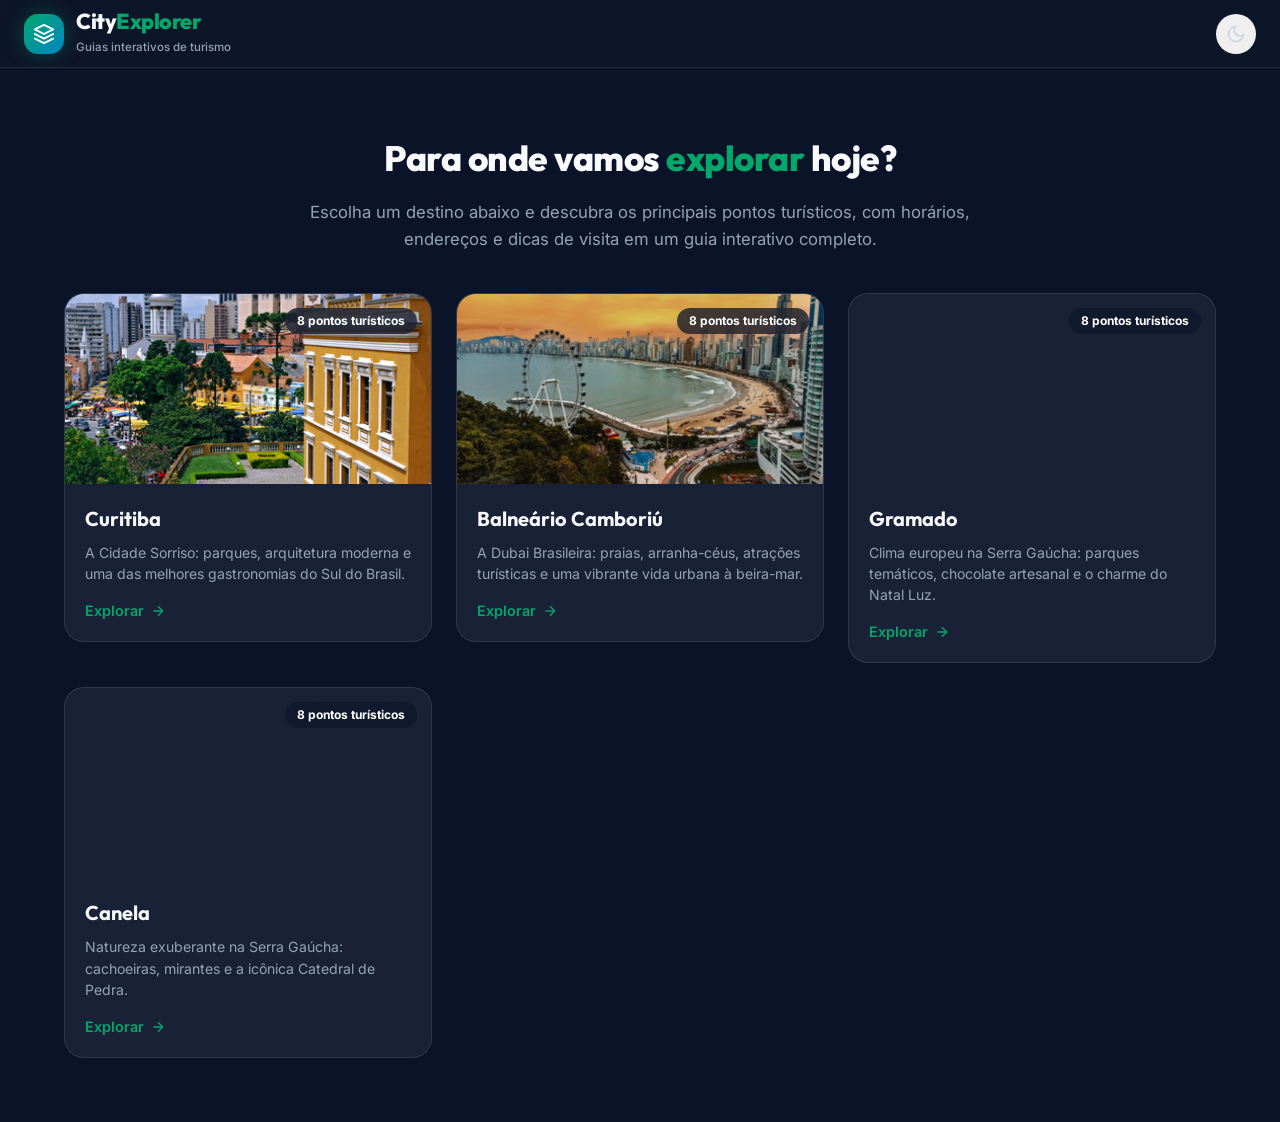
==== index.html @ 8a8435e9 "first commit" ====
<!DOCTYPE html>
<html lang="pt-BR" data-theme="dark">
<head>
  <meta charset="UTF-8">
  <meta name="viewport" content="width=device-width, initial-scale=1.0">
  <title>City Explorer | Guias Interativos de Turismo</title>
  <meta name="description" content="Escolha um destino e explore seus principais pontos turísticos com guias interativos completos.">

  <!-- Google Fonts -->
  <link rel="preconnect" href="https://fonts.googleapis.com">
  <link rel="preconnect" href="https://fonts.gstatic.com" crossorigin>
  <link href="https://fonts.googleapis.com/css2?family=Inter:wght@300;400;500;600;700&family=Outfit:wght@500;600;700;800&display=swap" rel="stylesheet">

  <!-- Shared design system + home page layout -->
  <link rel="stylesheet" href="assets/styles.css">
  <link rel="stylesheet" href="assets/home.css">
</head>
<body>
  <div id="app" class="app-container">
    <!-- Header -->
    <header class="app-header home-header">
      <div class="brand">
        <div class="brand-icon">
          <svg xmlns="http://www.w3.org/2000/svg" viewBox="0 0 24 24" fill="none" stroke="currentColor" stroke-width="2" stroke-linecap="round" stroke-linejoin="round">
            <path d="M12 2L2 7l10 5 10-5-10-5zM2 17l10 5 10-5M2 12l10 5 10-5"/>
          </svg>
        </div>
        <div class="brand-text">
          <h1>City<span>Explorer</span></h1>
          <span class="tagline">Guias interativos de turismo</span>
        </div>
      </div>

      <div class="header-actions">
        <button id="themeToggleBtn" class="btn btn-icon theme-toggle" title="Alternar Modo Escuro/Claro">
          <svg class="sun-icon" xmlns="http://www.w3.org/2000/svg" viewBox="0 0 24 24" fill="none" stroke="currentColor" stroke-width="2">
            <circle cx="12" cy="12" r="5"></circle>
            <line x1="12" y1="1" x2="12" y2="3"></line>
            <line x1="12" y1="21" x2="12" y2="23"></line>
            <line x1="4.22" y1="4.22" x2="5.64" y2="5.64"></line>
            <line x1="18.36" y1="18.36" x2="19.78" y2="19.78"></line>
            <line x1="1" y1="12" x2="3" y2="12"></line>
            <line x1="21" y1="12" x2="23" y2="12"></line>
            <line x1="4.22" y1="19.78" x2="5.64" y2="18.36"></line>
            <line x1="18.36" y1="5.64" x2="19.78" y2="4.22"></line>
          </svg>
          <svg class="moon-icon" xmlns="http://www.w3.org/2000/svg" viewBox="0 0 24 24" fill="none" stroke="currentColor" stroke-width="2">
            <path d="M21 12.79A9 9 0 1 1 11.21 3 7 7 0 0 0 21 12.79z"></path>
          </svg>
        </button>
      </div>
    </header>

    <!-- Hero -->
    <section class="hero">
      <h2>Para onde vamos <span>explorar</span> hoje?</h2>
      <p>Escolha um destino abaixo e descubra os principais pontos turísticos, com horários, endereços e dicas de visita em um guia interativo completo.</p>
    </section>

    <!-- City Cards -->
    <section class="cities-section">
      <div class="cities-grid">
        <a href="curitiba/index.html" class="city-card">
          <div class="city-card-media">
            <img src="imagens/curitiba.jpg" alt="Curitiba" loading="lazy" onerror="this.src='assets/imagens/curitiba.jpg'">
            <span class="city-card-badge">8 pontos turísticos</span>
          </div>
          <div class="city-card-content">
            <h3 class="city-card-title">Curitiba</h3>
            <p class="city-card-tagline">A Cidade Sorriso: parques, arquitetura moderna e uma das melhores gastronomias do Sul do Brasil.</p>
            <span class="city-card-cta">
              Explorar
              <svg xmlns="http://www.w3.org/2000/svg" viewBox="0 0 24 24" fill="none" stroke="currentColor" stroke-width="2">
                <line x1="5" y1="12" x2="19" y2="12"></line>
                <polyline points="12 5 19 12 12 19"></polyline>
              </svg>
            </span>
          </div>
        </a>





        <a href="balneario_camboriu/index.html" class="city-card">
          <div class="city-card-media">
            <img src="imagens/curiti.jpg" alt="Balneário Camboriú" loading="lazy" onerror="this.src='assets/imagens/balneario.jpg'">
            <span class="city-card-badge">8 pontos turísticos</span>
          </div>
          <div class="city-card-content">
            <h3 class="city-card-title">Balneário Camboriú</h3>
            <p class="city-card-tagline">A Dubai Brasileira: praias, arranha-céus, atrações turísticas e uma vibrante vida urbana à beira-mar.</p>
            <span class="city-card-cta">
              Explorar
              <svg xmlns="http://www.w3.org/2000/svg" viewBox="0 0 24 24" fill="none" stroke="currentColor" stroke-width="2">
                <line x1="5" y1="12" x2="19" y2="12"></line>
                <polyline points="12 5 19 12 12 19"></polyline>
              </svg>
            </span>
          </div>
        </a>





        <a href="gramado/index.html" class="city-card">
          <div class="city-card-media">
            <img src="imagens/gramado.jpg" alt="Gramado" loading="lazy" onerror="this.src='https://images.unsplash.com/photo-1596489310860-264b38d3876e?w=800'">
            <span class="city-card-badge">8 pontos turísticos</span>
          </div>
          <div class="city-card-content">
            <h3 class="city-card-title">Gramado</h3>
            <p class="city-card-tagline">Clima europeu na Serra Gaúcha: parques temáticos, chocolate artesanal e o charme do Natal Luz.</p>
            <span class="city-card-cta">
              Explorar
              <svg xmlns="http://www.w3.org/2000/svg" viewBox="0 0 24 24" fill="none" stroke="currentColor" stroke-width="2">
                <line x1="5" y1="12" x2="19" y2="12"></line>
                <polyline points="12 5 19 12 12 19"></polyline>
              </svg>
            </span>
          </div>
        </a>

        <a href="canela/index.html" class="city-card">
          <div class="city-card-media">
            <img src="imagens/canela.jpg" alt="Canela" loading="lazy" onerror="this.src='https://images.unsplash.com/photo-1596489310860-264b38d3876e?w=800'">
            <span class="city-card-badge">8 pontos turísticos</span>
          </div>
          <div class="city-card-content">
            <h3 class="city-card-title">Canela</h3>
            <p class="city-card-tagline">Natureza exuberante na Serra Gaúcha: cachoeiras, mirantes e a icônica Catedral de Pedra.</p>
            <span class="city-card-cta">
              Explorar
              <svg xmlns="http://www.w3.org/2000/svg" viewBox="0 0 24 24" fill="none" stroke="currentColor" stroke-width="2">
                <line x1="5" y1="12" x2="19" y2="12"></line>
                <polyline points="12 5 19 12 12 19"></polyline>
              </svg>
            </span>
          </div>
        </a>
      </div>
    </section>
  </div>

  <script>
    // Minimal inline script: only the dark/light theme toggle is needed here.
    document.getElementById('themeToggleBtn').addEventListener('click', () => {
      const root = document.documentElement;
      const next = root.getAttribute('data-theme') === 'dark' ? 'light' : 'dark';
      root.setAttribute('data-theme', next);
    });
  </script>
</body>
</html>
---- assets/styles.css ----
/* ==========================================================================
   City Explorer - Shared Design System & Stylesheet
   Glassmorphism, Dark/Light Mode & Micro-interactions
   Used by every city page (Curitiba, Gramado, Canela, ...)
   ========================================================================== */

/* --------------------------------------------------------------------------
   1. CSS Custom Properties / Design Tokens
   -------------------------------------------------------------------------- */
:root {
  /* Fonts */
  --font-body: 'Inter', system-ui, -apple-system, sans-serif;
  --font-heading: 'Outfit', 'Inter', system-ui, sans-serif;

  /* Category Palette */
  --cat-nature: #10b981;
  --cat-culture: #8b5cf6;
  --cat-view: #f59e0b;
  --cat-food: #ef4444;
  --cat-shop: #06b6d4;
  --cat-fun: #ec4899;
  --cat-holiday: #7b7c7d;

  /* Theme Tokens - Default Dark Mode */
  --bg-app: #0b1329;
  --bg-header: rgba(15, 23, 42, 0.75);
  --bg-sidebar: rgba(15, 23, 42, 0.65);
  --bg-card: rgba(30, 41, 59, 0.7);
  --bg-card-hover: rgba(51, 65, 85, 0.85);
  --bg-pill: rgba(255, 255, 255, 0.08);
  --bg-pill-active: #00a86b;
  --bg-modal: rgba(15, 23, 42, 0.85);
  --bg-modal-card: #1e293b;

  --text-primary: #f8fafc;
  --text-secondary: #94a3b8;
  --text-muted: #64748b;
  
  --border-color: rgba(255, 255, 255, 0.1);
  --border-focus: rgba(0, 168, 107, 0.5);

  --accent-green: #00a86b;
  --accent-green-hover: #008f5a;
  --accent-blue: #0284c7;

  --shadow-sm: 0 2px 8px rgba(0, 0, 0, 0.2);
  --shadow-md: 0 8px 24px rgba(0, 0, 0, 0.35);
  --shadow-lg: 0 16px 40px rgba(0, 0, 0, 0.5);
  --shadow-glow: 0 0 20px rgba(0, 168, 107, 0.3);

  --glass-blur: blur(16px);
  --radius-sm: 8px;
  --radius-md: 14px;
  --radius-lg: 20px;
  --radius-pill: 9999px;

  --transition-fast: 0.2s cubic-bezier(0.4, 0, 0.2, 1);
  --transition-normal: 0.3s cubic-bezier(0.4, 0, 0.2, 1);
}

/* Light Theme Override */
[data-theme="light"] {
  --bg-app: #f1f5f9;
  --bg-header: rgba(255, 255, 255, 0.82);
  --bg-sidebar: rgba(248, 250, 252, 0.75);
  --bg-card: rgba(255, 255, 255, 0.9);
  --bg-card-hover: #ffffff;
  --bg-pill: rgba(0, 0, 0, 0.05);
  --bg-pill-active: #00a86b;
  --bg-modal: rgba(15, 23, 42, 0.6);
  --bg-modal-card: #ffffff;

  --text-primary: #0f172a;
  --text-secondary: #475569;
  --text-muted: #94a3b8;

  --border-color: rgba(0, 0, 0, 0.08);
  --border-focus: rgba(0, 168, 107, 0.5);

  --shadow-sm: 0 2px 8px rgba(0, 0, 0, 0.05);
  --shadow-md: 0 8px 24px rgba(0, 0, 0, 0.08);
  --shadow-lg: 0 16px 40px rgba(0, 0, 0, 0.12);
}

/* --------------------------------------------------------------------------
   2. Reset & General Styles
   -------------------------------------------------------------------------- */
* {
  margin: 0;
  padding: 0;
  box-sizing: border-box;
}

/* Form controls don't inherit page typography by default in any browser —
   without this, every <button> on the site renders in the browser's UI
   font (e.g. Arial) instead of the site's font, and can end up a different
   size than a visually-identical <a> styled the same way. */
button,
input,
select,
textarea {
  font: inherit;
}

body {
  font-family: var(--font-body);
  background-color: var(--bg-app);
  color: var(--text-primary);
  line-height: 1.5;
  overflow: hidden;
  height: 100vh;
  width: 100vw;
}

/* Custom Scrollbar */
::-webkit-scrollbar {
  width: 6px;
  height: 6px;
}
::-webkit-scrollbar-track {
  background: transparent;
}
::-webkit-scrollbar-thumb {
  background: rgba(148, 163, 184, 0.3);
  border-radius: var(--radius-pill);
}
::-webkit-scrollbar-thumb:hover {
  background: rgba(148, 163, 184, 0.5);
}

/* App Container Layout */
.app-container {
  display: flex;
  flex-direction: column;
  height: 100vh;
  width: 100vw;
}

/* --------------------------------------------------------------------------
   3. Header Navigation
   -------------------------------------------------------------------------- */
.app-header {
  height: 68px;
  background-color: var(--bg-header);
  backdrop-filter: var(--glass-blur);
  -webkit-backdrop-filter: var(--glass-blur);
  border-bottom: 1px solid var(--border-color);
  display: flex;
  align-items: center;
  justify-content: space-between;
  padding: 0 24px;
  z-index: 1000;
  gap: 20px;
}

.brand {
  display: flex;
  align-items: center;
  gap: 12px;
}

/* Wraps the desktop back-link and the mobile "Cidades" hamburger menu */
.cities-nav {
  display: flex;
  align-items: center;
  flex-shrink: 0;
}

/* Back-to-home link shown in the header of every city page */
.back-home-link {
  display: flex;
  align-items: center;
  gap: 6px;
  padding: 8px 14px;
  border-radius: var(--radius-pill);
  border: 1px solid var(--border-color);
  background: var(--bg-pill);
  color: var(--text-secondary);
  font-size: 0.82rem;
  font-weight: 600;
  text-decoration: none;
  white-space: nowrap;
  transition: var(--transition-fast);
  flex-shrink: 0;
}
.back-home-link:hover {
  background: var(--accent-green);
  color: #ffffff;
  border-color: var(--accent-green);
}
.back-home-link svg {
  width: 16px;
  height: 16px;
}

.brand-icon {
  width: 40px;
  height: 40px;
  background: linear-gradient(135deg, var(--accent-green), #0284c7);
  border-radius: var(--radius-md);
  display: flex;
  align-items: center;
  justify-content: center;
  color: #ffffff;
  box-shadow: var(--shadow-glow);
}
.brand-icon svg {
  width: 22px;
  height: 22px;
}

.brand-text h1 {
  font-family: var(--font-heading);
  font-size: 1.35rem;
  font-weight: 800;
  letter-spacing: -0.5px;
  color: var(--text-primary);
  line-height: 1.1;
}
.brand-text h1 span {
  color: var(--accent-green);
}
.brand-text .tagline {
  font-size: 0.72rem;
  color: var(--text-secondary);
  font-weight: 500;
}

/* Search Box */
.search-box {
  flex: 1;
  max-width: 480px;
  min-width: 0;
  position: relative;
  display: flex;
  align-items: center;
}

.search-icon {
  position: absolute;
  left: 14px;
  width: 18px;
  height: 18px;
  color: var(--text-muted);
  pointer-events: none;
}

.search-box input {
  width: 100%;
  padding: 10px 40px 10px 42px;
  background: var(--bg-pill);
  border: 1px solid var(--border-color);
  border-radius: var(--radius-pill);
  color: var(--text-primary);
  font-size: 0.9rem;
  outline: none;
  transition: var(--transition-fast);
}

.search-box input:focus {
  border-color: var(--accent-green);
  box-shadow: 0 0 0 3px rgba(0, 168, 107, 0.2);
  background: var(--bg-card);
}

.clear-search {
  position: absolute;
  right: 12px;
  background: none;
  border: none;
  color: var(--text-muted);
  font-size: 1.2rem;
  cursor: pointer;
  padding: 4px;
}
.clear-search:hover {
  color: var(--text-primary);
}

/* Header Actions */
.header-actions {
  display: flex;
  align-items: center;
  gap: 12px;
}

/* Buttons */
.btn {
  display: inline-flex;
  align-items: center;
  justify-content: center;
  gap: 8px;
  padding: 9px 18px;
  font-size: 0.88rem;
  font-weight: 600;
  border-radius: var(--radius-pill);
  border: none;
  cursor: pointer;
  transition: var(--transition-fast);
  text-decoration: none;
}

.btn-primary {
  background: linear-gradient(135deg, var(--accent-green), #008f5a);
  color: #ffffff;
  box-shadow: 0 4px 12px rgba(0, 168, 107, 0.3);
}
.btn-primary:hover {
  transform: translateY(-1px);
  box-shadow: 0 6px 16px rgba(0, 168, 107, 0.45);
}

.btn-secondary {
  background: var(--bg-pill);
  color: var(--text-primary);
  border: 1px solid var(--border-color);
}
.btn-secondary:hover {
  background: var(--bg-card-hover);
  border-color: var(--accent-green);
}

.btn-outline {
  background: transparent;
  border: 1px solid var(--border-color);
  color: var(--text-primary);
}
.btn-outline:hover {
  background: var(--bg-pill);
}

.btn-danger-outline {
  background: transparent;
  border: 1px solid rgba(239, 68, 68, 0.3);
  color: #ef4444;
}
.btn-danger-outline:hover {
  background: rgba(239, 68, 68, 0.1);
}

.btn-icon {
  width: 40px;
  height: 40px;
  padding: 0;
  border-radius: 50%;
}

.btn-icon-sm {
  width: 28px;
  height: 28px;
  background: none;
  border: none;
  color: var(--text-muted);
  font-size: 1.2rem;
  cursor: pointer;
  border-radius: 50%;
  display: flex;
  align-items: center;
  justify-content: center;
}
.btn-icon-sm:hover {
  background: var(--bg-pill);
  color: var(--text-primary);
}

.btn-block {
  width: 100%;
}

/* Theme Switcher Icons */
.theme-toggle .sun-icon {
  display: none;
  width: 20px;
  height: 20px;
  color: #f59e0b;
}
.theme-toggle .moon-icon {
  display: block;
  width: 20px;
  height: 20px;
  color: #cbd5e1;
}
[data-theme="light"] .theme-toggle .sun-icon {
  display: block;
}
[data-theme="light"] .theme-toggle .moon-icon {
  display: none;
}

/* --------------------------------------------------------------------------
   4. Filter Bar & Sorting
   -------------------------------------------------------------------------- */
.filter-bar {
  height: 52px;
  background-color: var(--bg-sidebar);
  backdrop-filter: var(--glass-blur);
  border-bottom: 1px solid var(--border-color);
  display: flex;
  align-items: center;
  justify-content: space-between;
  padding: 0 24px;
  z-index: 900;
  overflow: visible;
}

/* Hamburger Category Menu (dropdown that groups all category pills) */
.category-menu {
  position: relative;
}

.category-menu-btn {
  display: inline-flex;
  align-items: center;
  gap: 9px;
  padding: 7px 14px 7px 12px;
  border-radius: var(--radius-pill);
  background: var(--bg-pill);
  border: 1px solid var(--border-color);
  color: var(--text-primary);
  font-size: 0.84rem;
  font-weight: 600;
  cursor: pointer;
  transition: var(--transition-fast);
  white-space: nowrap;
}
.category-menu-btn:hover {
  background: var(--bg-card-hover);
  border-color: var(--accent-green);
}
.category-menu-btn .hamburger-icon {
  width: 18px;
  height: 18px;
  flex-shrink: 0;
}
.category-menu-current {
  color: var(--accent-green);
  font-weight: 700;
}
.category-menu-caret {
  width: 14px;
  height: 14px;
  margin-left: -2px;
  transition: transform var(--transition-fast);
}
.category-menu.open .category-menu-btn {
  background: var(--bg-card-hover);
  border-color: var(--accent-green);
}
.category-menu.open .category-menu-caret {
  transform: rotate(180deg);
}

.category-pills {
  position: absolute;
  top: calc(100% + 10px);
  left: 0;
  display: flex;
  flex-direction: column;
  align-items: stretch;
  gap: 4px;
  min-width: 230px;
  max-height: 65vh;
  overflow-y: auto;
  background: var(--bg-card);
  border: 1px solid var(--border-color);
  border-radius: var(--radius-md);
  padding: 8px;
  box-shadow: 0 16px 40px rgba(0, 0, 0, 0.35);
  z-index: 950;
  opacity: 0;
  visibility: hidden;
  transform: translateY(-6px);
  transition: var(--transition-fast);
}

.category-menu.open .category-pills {
  opacity: 1;
  visibility: visible;
  transform: translateY(0);
}

/* Cidades: menu hambúrguer para trocar de cidade (visível só em telas menores;
   ver breakpoint 768px mais abaixo, onde substitui o .back-home-link) */
.cities-menu {
  display: none;
  position: relative;
}

.cities-menu-btn {
  display: inline-flex;
  align-items: center;
  gap: 6px;
  padding: 8px 12px;
  border-radius: var(--radius-pill);
  border: 1px solid var(--border-color);
  background: var(--bg-pill);
  color: var(--text-secondary);
  font-size: 0.82rem;
  font-weight: 600;
  cursor: pointer;
  transition: var(--transition-fast);
  white-space: nowrap;
}
.cities-menu-btn:hover {
  background: var(--bg-card-hover);
  border-color: var(--accent-green);
}
.cities-menu-btn .hamburger-icon {
  width: 16px;
  height: 16px;
  flex-shrink: 0;
}
.cities-menu.open .cities-menu-btn {
  background: var(--bg-card-hover);
  border-color: var(--accent-green);
  color: var(--text-primary);
}

.cities-dropdown {
  position: absolute;
  top: calc(100% + 10px);
  left: 0;
  display: flex;
  flex-direction: column;
  gap: 4px;
  min-width: 190px;
  background: var(--bg-card);
  border: 1px solid var(--border-color);
  border-radius: var(--radius-md);
  padding: 8px;
  box-shadow: 0 16px 40px rgba(0, 0, 0, 0.35);
  z-index: 1050;
  opacity: 0;
  visibility: hidden;
  transform: translateY(-6px);
  transition: var(--transition-fast);
}
.cities-menu.open .cities-dropdown {
  opacity: 1;
  visibility: visible;
  transform: translateY(0);
}

.cities-dropdown-item {
  display: flex;
  align-items: center;
  gap: 8px;
  padding: 8px 12px;
  border-radius: var(--radius-sm);
  color: var(--text-secondary);
  font-size: 0.85rem;
  font-weight: 500;
  text-decoration: none;
  white-space: nowrap;
  transition: var(--transition-fast);
}
.cities-dropdown-item svg {
  width: 16px;
  height: 16px;
  flex-shrink: 0;
}
a.cities-dropdown-item:hover {
  background: var(--bg-card-hover);
  color: var(--text-primary);
}
.cities-dropdown-item.active {
  background: var(--accent-green);
  color: #ffffff;
  cursor: default;
}
.cities-dropdown-divider {
  height: 1px;
  background: var(--border-color);
  margin: 4px 2px;
}

.pill {
  display: flex;
  align-items: center;
  gap: 8px;
  width: 100%;
  padding: 8px 12px;
  border-radius: var(--radius-sm);
  background: transparent;
  border: 1px solid transparent;
  color: var(--text-secondary);
  font-size: 0.85rem;
  font-weight: 500;
  cursor: pointer;
  transition: var(--transition-fast);
  white-space: nowrap;
  text-align: left;
}

.pill:hover {
  background: var(--bg-card-hover);
  color: var(--text-primary);
}

.pill.active {
  background: var(--accent-green);
  color: #ffffff;
  border-color: var(--accent-green);
  box-shadow: 0 2px 8px rgba(0, 168, 107, 0.3);
}

.pill-dot {
  width: 8px;
  height: 8px;
  border-radius: 50%;
}
.all-dot { background: #94a3b8; }
.nature-dot { background: var(--cat-nature); }
.culture-dot { background: var(--cat-culture); }
.view-dot { background: var(--cat-view); }
.food-dot { background: var(--cat-food); }
.shop-dot { background: var(--cat-shop); }
.fun-dot { background: var(--cat-fun); }
.holiday-dot { background: var(--cat-holiday); }

.pill.active .pill-dot {
  background: #ffffff;
}



.pill-count {
  width: 20px;
  height: 20px;
  font-size: 0.72rem;
  font-weight: bold;
  opacity: 0.77;
  background: rgba(255, 255, 255, 0.15);
  padding: 1px 1px;
  border-radius: 50%;
  margin-left: auto;
  flex-shrink: 0;
  display: flex;
  align-items: center;
  justify-content: center;
}
.pill.active .pill-count {
  background: rgba(255, 255, 255, 0.25);
}

.sorting-controls {
  display: flex;
  align-items: center;
  gap: 8px;
  font-size: 0.82rem;
  color: var(--text-secondary);
}

.custom-select {
  background: var(--bg-pill);
  border: 1px solid var(--border-color);
  color: var(--text-primary);
  padding: 7px 12px;
  border-radius: 25px 25px;
  font-size: 0.82rem;
  outline: none;
  cursor: pointer;
}

/* --------------------------------------------------------------------------
   5. Main Layout (Sidebar)
   -------------------------------------------------------------------------- */
.main-layout {
  flex: 1;
  display: flex;
  position: relative;
  overflow: hidden;
}

/* Sidebar */
.sidebar {
  width: 100%;
  background: var(--bg-sidebar);
  backdrop-filter: var(--glass-blur);
  -webkit-backdrop-filter: var(--glass-blur);
  display: flex;
  flex-direction: column;
  position: relative;
  z-index: 800;
  transition: var(--transition-normal);
}

/* Cards List */
.cards-list {
  flex: 1;
  overflow-y: auto;
  padding: 20px;
  display: grid;
  grid-template-columns: repeat(auto-fill, minmax(300px, 1fr));
  grid-auto-rows: max-content;
  align-content: start;
  align-items: start;
  gap: 18px;
}

/* Spot Card */
.spot-card {
  background: var(--bg-card);
  border: 1px solid var(--border-color);
  border-radius: var(--radius-md);
  overflow: hidden;
  transition: var(--transition-fast);
  cursor: pointer;
  display: flex;
  flex-direction: column;
  flex-shrink: 0;
  position: relative;
}

.spot-card:hover {
  background: var(--bg-card-hover);
  transform: translateY(-3px);
  border-color: rgba(0, 168, 107, 0.4);
  box-shadow: var(--shadow-md);
}

.card-media {
  height: 200px;
  position: relative;
  overflow: hidden;
  background: #1e293b;
}

.card-media img {
  width: 100%;
  height: 100%;
  object-fit: cover;
  transition: transform 0.5s ease;
}

.spot-card:hover .card-media img {
  transform: scale(1.06);
}

.card-badge-category {
  position: absolute;
  top: 10px;
  left: 10px;
  padding: 4px 10px;
  border-radius: var(--radius-pill);
  font-size: 0.72rem;
  font-weight: 700;
  color: #ffffff;
  backdrop-filter: blur(8px);
  text-transform: uppercase;
  letter-spacing: 0.5px;
}

.card-badge-category.nature { background: rgba(16, 185, 129, 0.9); }
.card-badge-category.culture { background: rgba(139, 92, 246, 0.9); }
.card-badge-category.view { background: rgba(245, 158, 11, 0.9); }
.card-badge-category.food { background: rgba(239, 68, 68, 0.9); }
.card-badge-category.shop { background: rgba(6, 182, 212, 0.9); }
.card-badge-category.fun { background: rgba(236, 72, 153, 0.9); }
.card-badge-category.holiday { background: transparent; }

.card-content {
  padding: 14px;
  display: flex;
  flex-direction: column;
  gap: 8px;
  min-width: 0;
}

.card-title-row {
  display: flex;
  align-items: flex-start;
  justify-content: space-between;
  flex-wrap: wrap;
  gap: 6px 10px;
}

.card-title {
  width: 100%;
  font-family: var(--font-heading);
  font-size: 1.05rem;
  font-weight: 700;
  line-height: 1.25;
  color: var(--text-primary);
}

.card-rating {
  font-size: 0.8rem;
  color: #f59e0b;
  font-weight: 600;
  display: flex;
  align-items: center;
  gap: 3px;
  white-space: nowrap;
}

.card-summary {
  font-size: 0.82rem;
  color: var(--text-secondary);
  display: -webkit-box;
  -webkit-line-clamp: 3;
  -webkit-box-orient: vertical;
  overflow: hidden;
  line-height: 1.4;
}

.card-footer {
  display: flex;
  align-items: center;
  justify-content: space-between;
  padding-top: 8px;
  border-top: 1px solid var(--border-color);
  margin-top: 4px;
}

.card-address {
  font-size: 0.75rem;
  color: var(--text-muted);
  display: flex;
  align-items: center;
  gap: 4px;
}
.card-address svg {
  width: 14px;
  height: 14px;
  color: var(--accent-green);
}

.card-actions {
  display: flex;
  align-items: center;
  gap: 6px;
}

.btn-card-action {
  padding: 5px 10px;
  font-size: 0.75rem;
  border-radius: var(--radius-pill);
  border: 1px solid var(--border-color);
  background: var(--bg-pill);
  color: var(--text-primary);
  text-decoration: none;
  cursor: pointer;
  transition: var(--transition-fast);
}

.btn-card-action:hover {
  background: var(--accent-green);
  color: #ffffff;
  border-color: var(--accent-green);
}

/* --------------------------------------------------------------------------
   6. Empty State (no search results)
   -------------------------------------------------------------------------- */
.empty-state {
  display: flex;
  flex-direction: column;
  align-items: center;
  justify-content: center;
  text-align: center;
  height: 100%;
  padding: 60px 20px;
  color: var(--text-muted);
  gap: 10px;
  grid-column: 1 / -1;
}
.empty-state svg {
  width: 48px;
  height: 48px;
  opacity: 0.4;
}

/* --------------------------------------------------------------------------
   7. Detail Modal
   -------------------------------------------------------------------------- */
.modal-backdrop {
  position: fixed;
  inset: 0;
  background: var(--bg-modal);
  backdrop-filter: blur(8px);
  z-index: 2000;
  display: flex;
  align-items: center;
  justify-content: center;
  padding: 20px;
  animation: fadeIn 0.25s ease;
}

@keyframes fadeIn {
  from { opacity: 0; }
  to { opacity: 1; }
}

.modal-card {
  background: var(--bg-modal-card);
  border: 1px solid var(--border-color);
  border-radius: var(--radius-lg);
  width: 100%;
  max-width: 640px;
  max-height: 90vh;
  overflow-y: auto;
  position: relative;
  box-shadow: var(--shadow-lg);
  animation: scaleUp 0.25s ease;
}

@keyframes scaleUp {
  from { transform: scale(0.95); opacity: 0; }
  to { transform: scale(1); opacity: 1; }
}

.modal-close-btn {
  position: absolute;
  top: 14px;
  right: 14px;
  width: 34px;
  height: 34px;
  border-radius: 50%;
  background: rgba(0, 0, 0, 0.5);
  backdrop-filter: blur(4px);
  border: 1px solid rgba(255, 255, 255, 0.2);
  color: #ffffff;
  font-size: 1.2rem;
  cursor: pointer;
  z-index: 10;
  display: flex;
  align-items: center;
  justify-content: center;
}
.modal-close-btn:hover {
  background: rgba(0, 0, 0, 0.8);
}

.modal-hero {
  height: 260px;
  position: relative;
  background: #0f172a;
}
.modal-hero img {
  width: 100%;
  height: 100%;
  object-fit:cover;
}
.modal-hero-overlay {
  position: absolute;
  inset: 0;
  background: linear-gradient(to top, rgba(0,0,0,0.85) 0%, rgba(0,0,0,0.1) 60%);
  display: flex;
  flex-direction: column;
  justify-content: flex-end;
  padding: 20px 24px;
}

.badge-category {
  display: inline-block;
  padding: 4px 12px;
  border-radius: var(--radius-pill);
  font-size: 0.75rem;
  font-weight: 700;
  color: #ffffff;
  background: var(--accent-green);
  text-transform: uppercase;
  margin-bottom: 6px;
  align-self: flex-start;
}

.modal-hero-overlay h2 {
  font-family: var(--font-heading);
  font-size: 1.6rem;
  font-weight: 800;
  color: #ffffff;
  line-height: 1.2;
}

.modal-rating {
  font-size: 0.85rem;
  color: #f59e0b;
  margin-top: 4px;
}

.modal-body {
  padding: 24px;
  display: flex;
  flex-direction: column;
  gap: 20px;
}

.info-grid {
  display: grid;
  grid-template-columns: repeat(auto-fit, minmax(170px, 1fr));
  gap: 12px;
}

.info-card {
  background: var(--bg-pill);
  border: 1px solid var(--border-color);
  padding: 12px;
  border-radius: var(--radius-sm);
  display: flex;
  align-items: flex-start;
  gap: 10px;
}
.info-card svg {
  width: 20px;
  height: 20px;
  color: var(--accent-green);
  flex-shrink: 0;
}
.info-card div {
  display: flex;
  flex-direction: column;
  font-size: 0.8rem;
}
.info-card strong {
  font-size: 0.75rem;
  color: var(--text-muted);
  text-transform: uppercase;
}

.modal-section h3 {
  font-family: var(--font-heading);
  font-size: 1.05rem;
  margin-bottom: 8px;
}

.modal-section p {
  font-size: 0.9rem;
  color: var(--text-secondary);
  line-height: 1.6;
}

.tip-box {
  background: rgba(0, 168, 107, 0.08);
  border: 1px solid rgba(0, 168, 107, 0.3);
  border-radius: var(--radius-sm);
  padding: 14px 16px;

}
.tip-header {
  display: flex;
  align-items: center;
  gap: 8px;
  color: var(--accent-green);
  font-size: 0.88rem;
  margin-bottom: 6px;
}
.tip-header svg {
  width: 18px;
  height: 18px;
}
.tip-box p {
  font-size: 0.85rem;
  color: var(--text-secondary);
}

.modal-footer {
  padding: 16px 24px 24px;
  display: flex;
  gap: 12px;
}

.modal-footer button,
.modal-footer a {
  flex: 1;
}

.hidden {
  display: none !important;
}

/* --------------------------------------------------------------------------
   10. Responsiveness & Adaptive Layouts (Mobile, Tablet, Desktop)
   -------------------------------------------------------------------------- */

/* Base Viewport & Touch Optimization */
body {
  height: 100vh;
  height: 100dvh;
}
.app-container {
  height: 100vh;
  height: 100dvh;
}

.category-pills {
  -webkit-overflow-scrolling: touch;
  scrollbar-width: thin;
}

/* Categorias: o hambúrguer é comportamento apenas de telas menores.
   Em telas maiores que 768px as categorias ficam sempre visíveis, em linha. */
@media (min-width: 769px) {
  .category-menu-btn {
    display: none;
  }
  .category-pills {
    position: static;
    display: flex;
    flex-direction: row;
    flex-wrap: nowrap;
    align-items: center;
    min-width: 0;
    max-height: none;
    overflow-x: auto;
    overflow-y: visible;
    opacity: 1;
    visibility: visible;
    transform: none;
    background: transparent;
    border: none;
    box-shadow: none;
    padding: 0;
  }
}

/* Laptops & Mid-size Desktops (992px to 1200px) */
@media (max-width: 992px) {
  .search-box {
    max-width: 300px;
  }
  .brand-text .tagline {
    display: none;
  }
  .back-home-link span {
    display: none;
  }
  .back-home-link {
    padding: 8px;
  }
}

/* Tablets & Mobile Devices (< 768px) */
@media (max-width: 768px) {
  .app-header {
    height: 60px;
    padding: 0 12px;
    gap: 10px;
  }

  .brand-icon {
    width: 34px;
    height: 34px;
    border-radius: var(--radius-sm);
  }
  .brand-icon svg {
    width: 18px;
    height: 18px;
  }

  .brand-text h1 {
    font-size: 1.15rem;
  }

  .search-box {
    flex: 1;
    max-width: none;
  }
  .search-box input {
    padding: 8px 32px 8px 36px;
    font-size: 0.82rem;
  }
  .search-icon {
    left: 10px;
    width: 16px;
    height: 16px;
  }

  .header-actions {
    gap: 6px;
  }

  .btn {
    padding: 7px 12px;
    font-size: 0.8rem;
  }

  /* "Cidades": abaixo de 768px vira menu hambúrguer com lista de cidades,
     no lugar do link de texto "← Cidades" usado em telas maiores. */
  .back-home-link {
    display: none;
  }
  .cities-menu {
    display: inline-flex;
  }
  .cities-menu-btn span {
    display: none;
  }

  .filter-bar {
    height: 48px;
    padding: 0 12px;
    gap: 12px;
  }

  .category-menu-btn span:not(.category-menu-current) {
    display: none;
  }
  .category-menu-btn {


    padding: 7px 10px;
  }
  .category-pills {
    left: 0;
    right: auto;
    min-width: 200px;
  }

  .sorting-controls label {
    display: none;
  }


  .main-layout {
    flex-direction: column;
    height: calc(100dvh - 108px);
  }

  .sidebar {
    width: 100%;
    height: 100%;
    border-top: 1px solid var(--border-color);
  }

  .cards-list {
    grid-template-columns: 1fr;
  }

  /* Modal Bottom Sheet on Mobile */
  .modal-backdrop {
    padding: 0;
    align-items: flex-end;
  }

  .modal-card {
    max-height: 88dvh;
    border-bottom-left-radius: 0;
    border-bottom-right-radius: 0;
    border-top-left-radius: var(--radius-lg);
    border-top-right-radius: var(--radius-lg);
  }

  .modal-hero {
    height: 200px;
  }

  .modal-hero-overlay h2 {
    font-size: 1.3rem;
  }

  .modal-body {
    padding: 16px;
    gap: 16px;
  }

  .info-grid {
    grid-template-columns: 1fr;
  }

  .modal-footer {
    padding: 12px 16px 20px;
    flex-direction: column;
  }

  .card-media {
    height: 300px;
  }

}

/* Small Phones (< 480px) */
@media (max-width: 480px) {
  .brand-text h1 {
    width: 90px;
    font-size: 1rem;
    text-align: center;
    
  }
  .brand-text h1 span {
    display: none;
  }

  .cards-list {
    padding: 12px;
    gap: 14px;
  }

  .card-media {
    height: 200px;
  }

  .card-content {
    padding: 14px;
    gap: 8px;
  }

  .card-title {
    font-size: 1rem;
  }

  /*.card-summary {
    -webkit-line-clamp: 2;
  }*/

  .card-footer {
    align-items: center;
    gap: 10px;
  }

  .card-actions {
    width: 100%;
    justify-content: flex-end;
  }

 .card-address {
    width: 100%;
  }
  .brand-icon {
    display: none;
  }

  .btn-icon {
  width: 32px;
  height: 32px;
  padding: 0;
  border-radius: 50%;
}






}
---- assets/home.css ----
/* ==========================================================================
   Home Page - City Selector
   Loaded together with styles.css, which already provides the design
   tokens, reset, fonts, header bar and theme toggle used here.
   ========================================================================== */

body {
  height: auto;
  min-height: 100vh;
  overflow-y: auto;
}

.app-container {
  height: auto;
  min-height: 100vh;
}

/* Reuse the same header bar as the city pages, just without the search box */
.app-header.home-header {
  justify-content: space-between;
}

/* --------------------------------------------------------------------------
   Hero
   -------------------------------------------------------------------------- */
.hero {
  padding: 64px 24px 40px;
  text-align: center;
  max-width: 720px;
  margin: 0 auto;
}

.hero h2 {
  font-family: var(--font-heading);
  font-size: 2.2rem;
  font-weight: 800;
  letter-spacing: -0.5px;
  margin-bottom: 14px;
}

.hero h2 span {
  color: var(--accent-green);
}

.hero p {
  color: var(--text-secondary);
  font-size: 1.05rem;
  line-height: 1.6;
}

/* --------------------------------------------------------------------------
   City Cards Grid
   -------------------------------------------------------------------------- */
.cities-section {
  width: 100%;
  padding: 0 24px 64px;
  max-width: 1200px;
  margin: 0 auto;
}

.cities-grid {
  display: grid;
  grid-template-columns: repeat(auto-fill, minmax(300px, 1fr));
  grid-auto-rows: max-content;
  align-items: start;
  gap: 24px;
}

.city-card {
  display: flex;
  flex-direction: column;
  background: var(--bg-card);
  border: 1px solid var(--border-color);
  border-radius: var(--radius-lg);
  overflow: hidden;
  text-decoration: none;
  color: var(--text-primary);
  transition: var(--transition-normal);
}

.city-card:hover {
  transform: translateY(-4px);
  border-color: rgba(0, 168, 107, 0.4);
  box-shadow: var(--shadow-md);
}

.city-card-media {
  height: 190px;
  position: relative;
}
.city-card-media img {
  width: 100%;
  height: 100%;
  object-fit: cover;
}

.city-card-badge {
  position: absolute;
  top: 14px;
  right: 14px;
  background: rgba(15, 23, 42, 0.75);
  backdrop-filter: var(--glass-blur);
  color: #ffffff;
  font-size: 0.75rem;
  font-weight: 700;
  padding: 4px 12px;
  border-radius: var(--radius-pill);
}

.city-card-content {
  padding: 20px;
  display: flex;
  flex-direction: column;
  gap: 8px;
  flex: 1;
}

.city-card-title {
  font-family: var(--font-heading);
  font-size: 1.25rem;
  font-weight: 700;
}

.city-card-tagline {
  color: var(--text-secondary);
  font-size: 0.88rem;
  line-height: 1.5;
  flex: 1;
}

.city-card-cta {
  display: flex;
  align-items: center;
  gap: 6px;
  margin-top: 8px;
  color: var(--accent-green);
  font-weight: 600;
  font-size: 0.9rem;
}
.city-card-cta svg {
  width: 16px;
  height: 16px;
  transition: var(--transition-fast);
}
.city-card:hover .city-card-cta svg {
  transform: translateX(3px);
}

/* --------------------------------------------------------------------------
   Responsiveness
   -------------------------------------------------------------------------- */
@media (max-width: 768px) {
  .app-header.home-header {
    height: 60px;
    padding: 0 12px;
  }
  .hero {
    padding: 40px 20px 28px;
  }
  .hero h2 {
    font-size: 1.7rem;
  }
  .cities-section {
    padding: 0 16px 40px;
  }
}

@media (max-width: 480px) {
  .cities-grid {
    grid-template-columns: 1fr;
  }
}
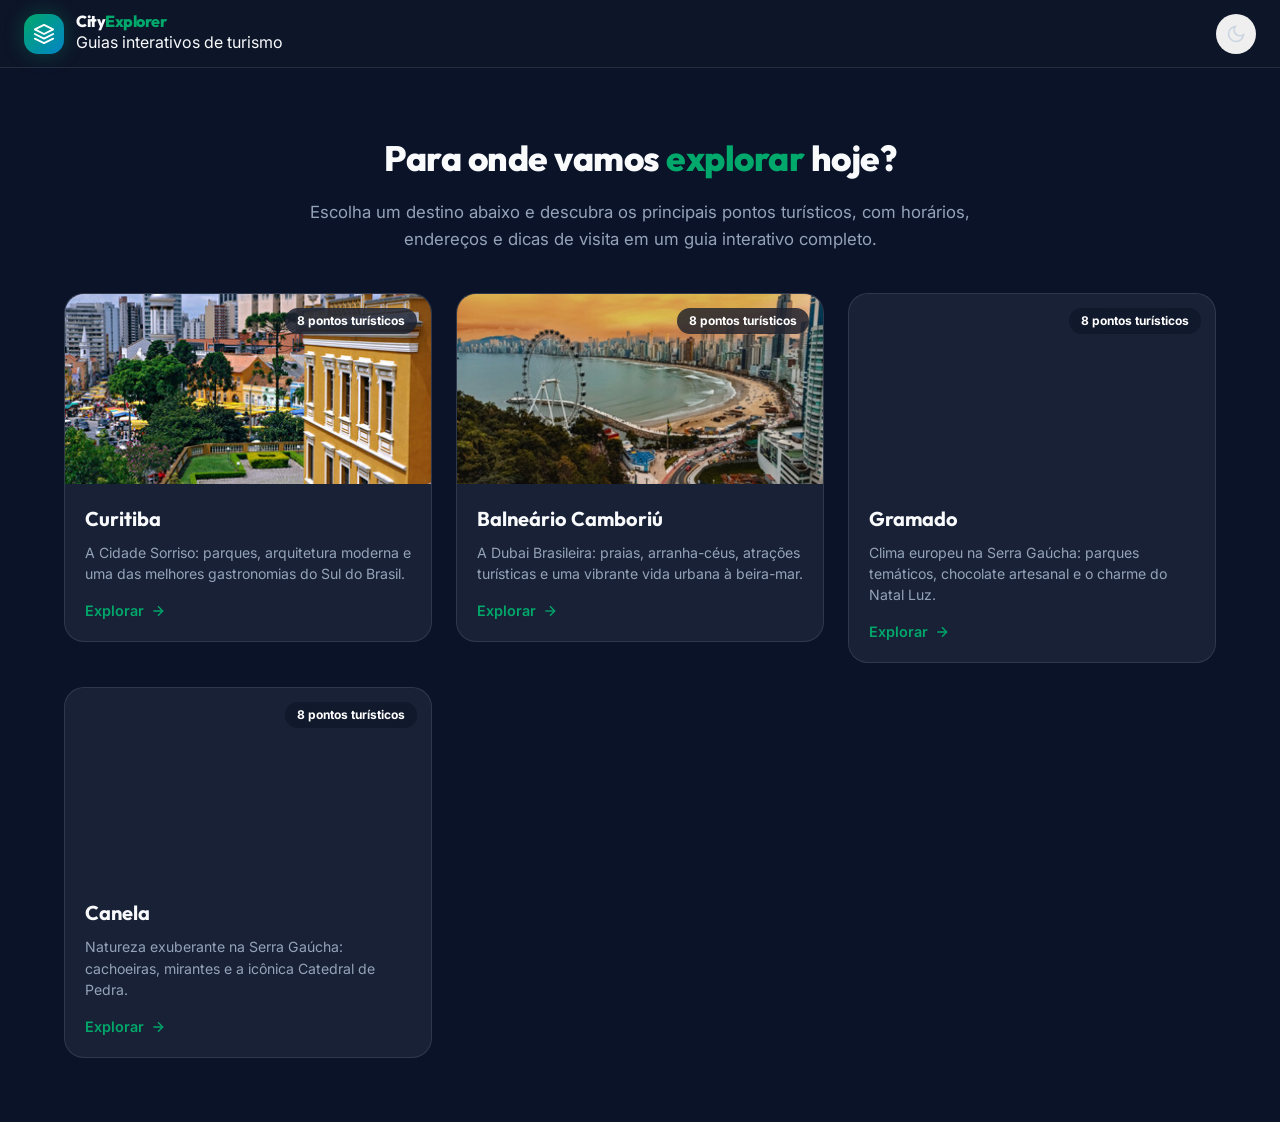
==== commit 16dc56f9: "Altera cor da div class=brand-text h1 span para telas menores." ====
--- a/index.html
+++ b/index.html
@@ -25,7 +25,7 @@
             <path d="M12 2L2 7l10 5 10-5-10-5zM2 17l10 5 10-5M2 12l10 5 10-5"/>
           </svg>
         </div>
-        <div class="brand-text">
+        <div class="brand-text-2">
           <h1>City<span>Explorer</span></h1>
           <span class="tagline">Guias interativos de turismo</span>
         </div>
--- a/assets/styles.css
+++ b/assets/styles.css
@@ -224,6 +224,19 @@
   font-size: 0.72rem;
   color: var(--text-secondary);
   font-weight: 500;
+}
+
+  .brand-text-2 h1 {
+    width: 90px;
+    font-family: var(--font-heading);
+    font-size: 1rem;
+    font-weight: 800;
+    letter-spacing: -0.5px;
+    color: var(--text-primary);
+    line-height: 1.1;
+}
+  .brand-text-2 h1 span {
+    color: var(--accent-green);
 }
 
 /* Search Box */
@@ -1281,6 +1294,14 @@
     display: none;
   }
 
+  .brand-text2 h1 {
+    width: 90px;
+    font-size: 1rem;
+}
+.brand-text2 h1 span {
+  color: var(--accent-green);
+}
+
   .cards-list {
     padding: 12px;
     gap: 14px;
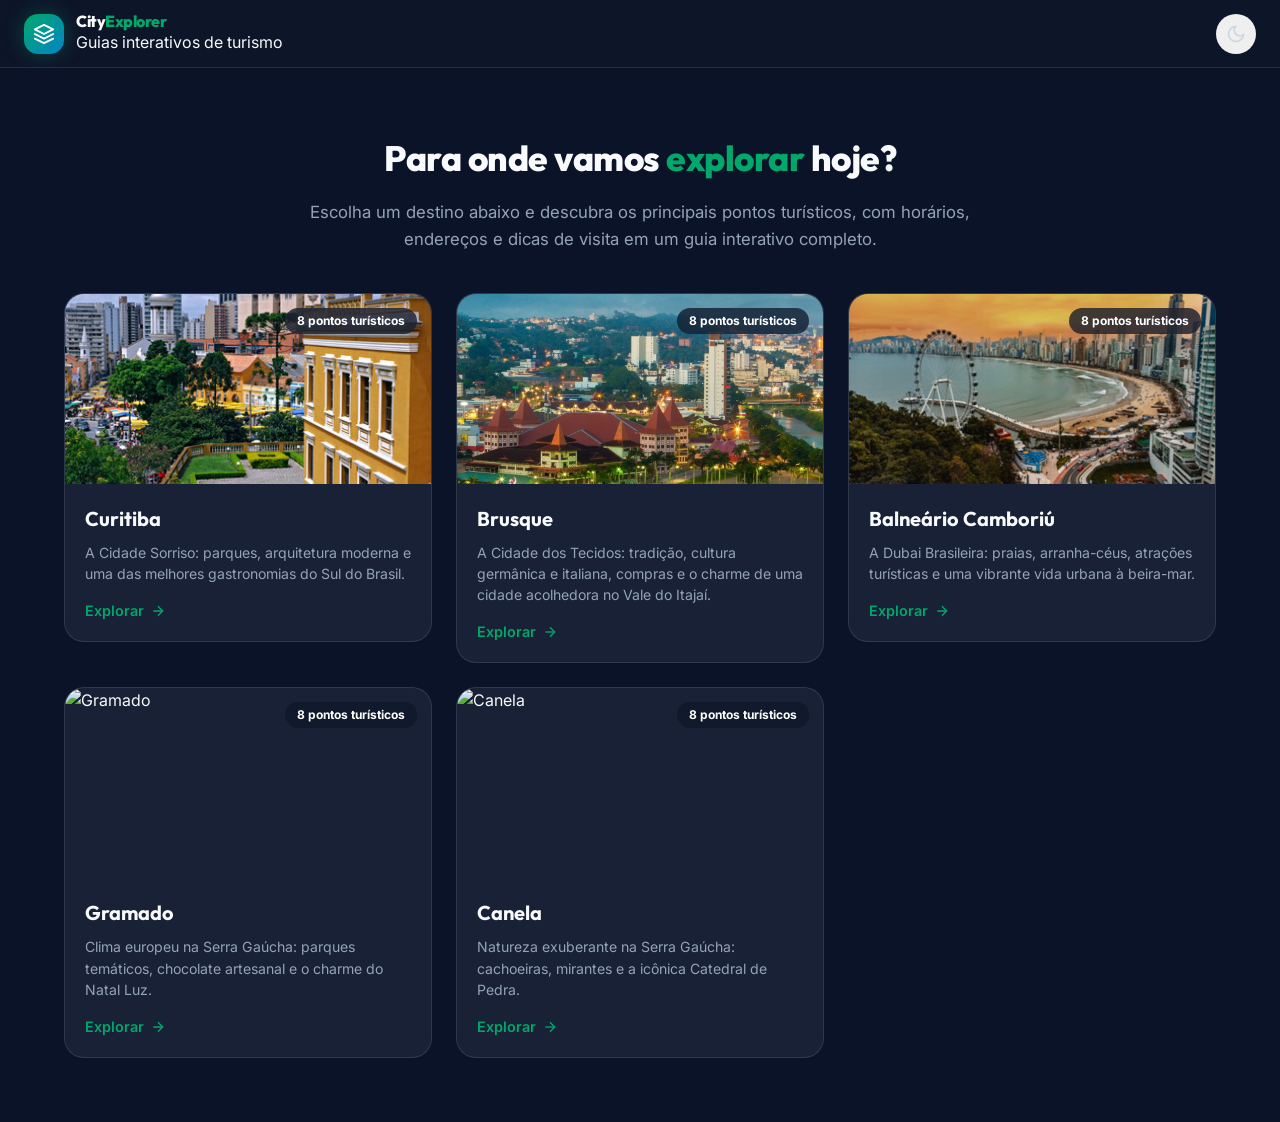
==== commit 9a9288bb: "Inclusão de pontos de visitação." ====
--- a/index.html
+++ b/index.html
@@ -78,13 +78,31 @@
           </div>
         </a>
 
+        <a href="brusque/index.html" class="city-card">
+          <div class="city-card-media">
+            <img src="imagens/brusque.png" alt="Brusque" loading="lazy" onerror="this.src='assets/imagens/brusque.png'">
+            <span class="city-card-badge">8 pontos turísticos</span>
+          </div>
+          <div class="city-card-content">
+            <h3 class="city-card-title">Brusque</h3>
+            <p class="city-card-tagline">A Cidade dos Tecidos: tradição, cultura germânica e italiana, compras e o charme de uma cidade acolhedora no Vale do Itajaí.</p>
+            <span class="city-card-cta">
+              Explorar
+              <svg xmlns="http://www.w3.org/2000/svg" viewBox="0 0 24 24" fill="none" stroke="currentColor" stroke-width="2">
+                <line x1="5" y1="12" x2="19" y2="12"></line>
+                <polyline points="12 5 19 12 12 19"></polyline>
+              </svg>
+            </span>
+          </div>
+        </a>
+
 
 
 
 
         <a href="balneario_camboriu/index.html" class="city-card">
           <div class="city-card-media">
-            <img src="imagens/curiti.jpg" alt="Balneário Camboriú" loading="lazy" onerror="this.src='assets/imagens/balneario.jpg'">
+            <img src="imagens/balneario.jpg" alt="Balneário Camboriú" loading="lazy" onerror="this.src='assets/imagens/balneario.jpg'">
             <span class="city-card-badge">8 pontos turísticos</span>
           </div>
           <div class="city-card-content">
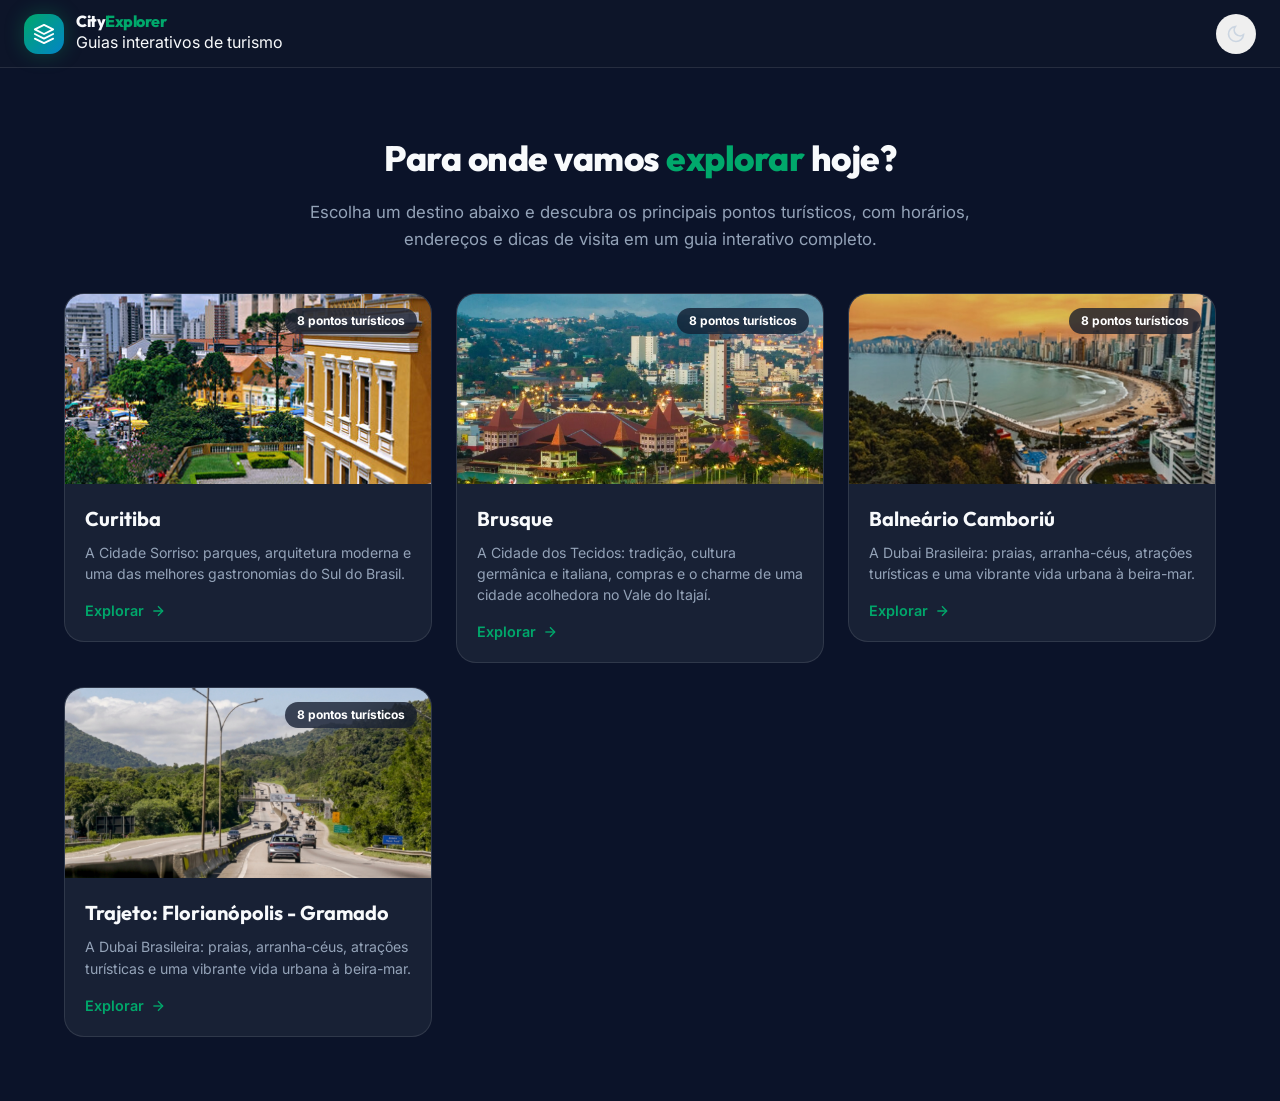
==== commit 37c3cbc6: "Inclusão de mais locais." ====
--- a/index.html
+++ b/index.html
@@ -96,10 +96,6 @@
           </div>
         </a>
 
-
-
-
-
         <a href="balneario_camboriu/index.html" class="city-card">
           <div class="city-card-media">
             <img src="imagens/balneario.jpg" alt="Balneário Camboriú" loading="lazy" onerror="this.src='assets/imagens/balneario.jpg'">
@@ -118,18 +114,14 @@
           </div>
         </a>
 
-
-
-
-
-        <a href="gramado/index.html" class="city-card">
+        <a href="trajeto_ida/index.html" class="city-card">
           <div class="city-card-media">
-            <img src="imagens/gramado.jpg" alt="Gramado" loading="lazy" onerror="this.src='https://images.unsplash.com/photo-1596489310860-264b38d3876e?w=800'">
+            <img src="imagens/ida.jpg" alt="Trajeto: Florianópolis - Gramado" loading="lazy" onerror="this.src='assets/imagens/ida.jpg'">
             <span class="city-card-badge">8 pontos turísticos</span>
           </div>
           <div class="city-card-content">
-            <h3 class="city-card-title">Gramado</h3>
-            <p class="city-card-tagline">Clima europeu na Serra Gaúcha: parques temáticos, chocolate artesanal e o charme do Natal Luz.</p>
+            <h3 class="city-card-title">Trajeto: Florianópolis - Gramado</h3>
+            <p class="city-card-tagline">A Dubai Brasileira: praias, arranha-céus, atrações turísticas e uma vibrante vida urbana à beira-mar.</p>
             <span class="city-card-cta">
               Explorar
               <svg xmlns="http://www.w3.org/2000/svg" viewBox="0 0 24 24" fill="none" stroke="currentColor" stroke-width="2">
@@ -140,23 +132,7 @@
           </div>
         </a>
 
-        <a href="canela/index.html" class="city-card">
-          <div class="city-card-media">
-            <img src="imagens/canela.jpg" alt="Canela" loading="lazy" onerror="this.src='https://images.unsplash.com/photo-1596489310860-264b38d3876e?w=800'">
-            <span class="city-card-badge">8 pontos turísticos</span>
-          </div>
-          <div class="city-card-content">
-            <h3 class="city-card-title">Canela</h3>
-            <p class="city-card-tagline">Natureza exuberante na Serra Gaúcha: cachoeiras, mirantes e a icônica Catedral de Pedra.</p>
-            <span class="city-card-cta">
-              Explorar
-              <svg xmlns="http://www.w3.org/2000/svg" viewBox="0 0 24 24" fill="none" stroke="currentColor" stroke-width="2">
-                <line x1="5" y1="12" x2="19" y2="12"></line>
-                <polyline points="12 5 19 12 12 19"></polyline>
-              </svg>
-            </span>
-          </div>
-        </a>
+
       </div>
     </section>
   </div>
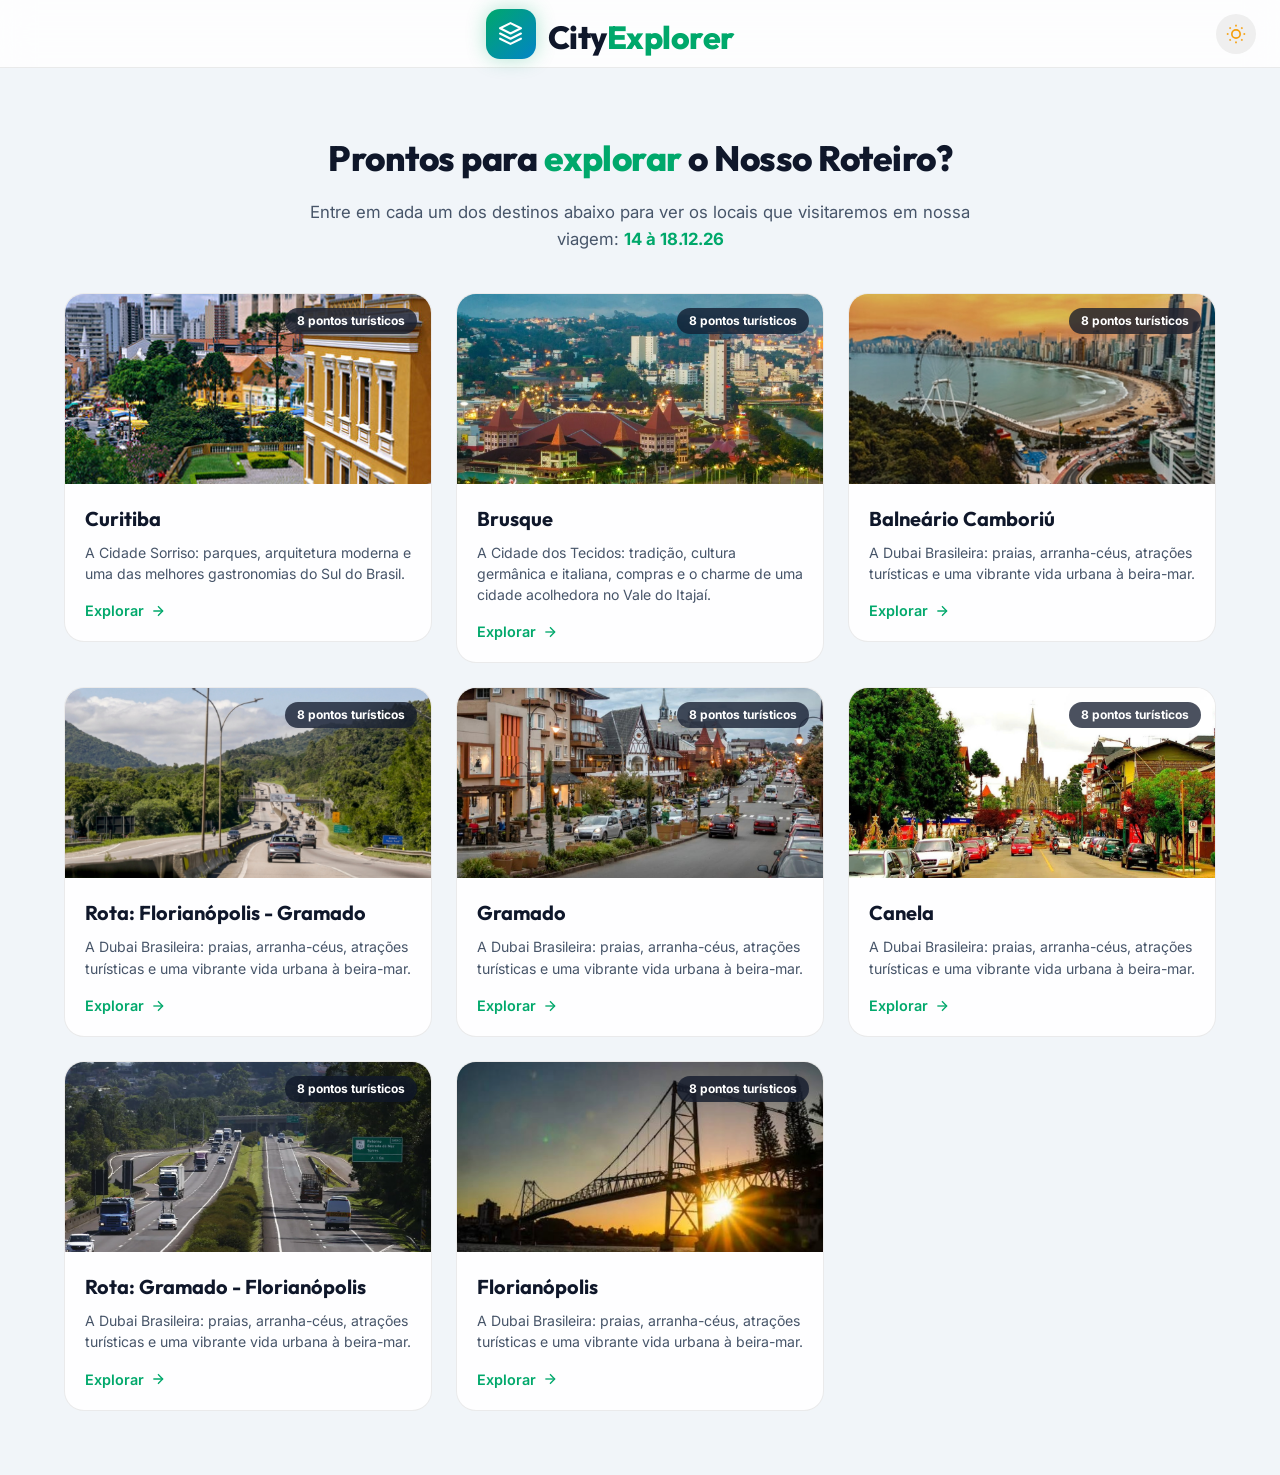
==== commit d951384d: "Fixado o tema claro/ escuro quando a mudança de página." ====
--- a/index.html
+++ b/index.html
@@ -1,7 +1,23 @@
 <!DOCTYPE html>
-<html lang="pt-BR" data-theme="dark">
+<html lang="pt-BR" data-theme="light">
 <head>
   <meta charset="UTF-8">
+  <script>
+    // Aplica o tema salvo (claro/escuro) antes da primeira renderização,
+    // para manter a escolha do usuário em todas as páginas do site e
+    // evitar um "flash" com o tema errado ao navegar entre cidades.
+    (function () {
+      try {
+        var savedTheme = localStorage.getItem('theme');
+        if (savedTheme) {
+          document.documentElement.setAttribute('data-theme', savedTheme);
+        }
+      } catch (err) {
+        /* localStorage indisponível (modo privado, etc.) — segue com o
+           tema padrão definido no próprio HTML. */
+      }
+    })();
+  </script>
   <meta name="viewport" content="width=device-width, initial-scale=1.0">
   <title>City Explorer | Guias Interativos de Turismo</title>
   <meta name="description" content="Escolha um destino e explore seus principais pontos turísticos com guias interativos completos.">
@@ -18,6 +34,7 @@
 <body>
   <div id="app" class="app-container">
     <!-- Header -->
+
     <header class="app-header home-header">
       <div class="brand">
         <div class="brand-icon">
@@ -25,11 +42,13 @@
             <path d="M12 2L2 7l10 5 10-5-10-5zM2 17l10 5 10-5M2 12l10 5 10-5"/>
           </svg>
         </div>
-        <div class="brand-text-2">
+        <div class="brand-text">
           <h1>City<span>Explorer</span></h1>
-          <span class="tagline">Guias interativos de turismo</span>
         </div>
       </div>
+
+
+      
 
       <div class="header-actions">
         <button id="themeToggleBtn" class="btn btn-icon theme-toggle" title="Alternar Modo Escuro/Claro">
@@ -49,12 +68,14 @@
           </svg>
         </button>
       </div>
+
+
     </header>
 
     <!-- Hero -->
     <section class="hero">
-      <h2>Para onde vamos <span>explorar</span> hoje?</h2>
-      <p>Escolha um destino abaixo e descubra os principais pontos turísticos, com horários, endereços e dicas de visita em um guia interativo completo.</p>
+      <h2>Prontos para <span>explorar</span> o Nosso Roteiro?</h2>
+      <p>Entre em cada um dos destinos abaixo para ver os locais que visitaremos em nossa viagem: <span>14 à 18.12.26</span></p>
     </section>
 
     <!-- City Cards -->
@@ -120,7 +141,78 @@
             <span class="city-card-badge">8 pontos turísticos</span>
           </div>
           <div class="city-card-content">
-            <h3 class="city-card-title">Trajeto: Florianópolis - Gramado</h3>
+            <h3 class="city-card-title">Rota: Florianópolis - Gramado</h3>
+            <p class="city-card-tagline">A Dubai Brasileira: praias, arranha-céus, atrações turísticas e uma vibrante vida urbana à beira-mar.</p>
+            <span class="city-card-cta">
+              Explorar
+              <svg xmlns="http://www.w3.org/2000/svg" viewBox="0 0 24 24" fill="none" stroke="currentColor" stroke-width="2">
+                <line x1="5" y1="12" x2="19" y2="12"></line>
+                <polyline points="12 5 19 12 12 19"></polyline>
+              </svg>
+            </span>
+          </div>
+        </a>
+        <a href="balneario_camboriu/index.html" class="city-card">
+          <div class="city-card-media">
+            <img src="imagens/gramado.jpeg" alt="Gramado" loading="lazy" onerror="this.src='assets/imagens/gramado.jpeg'">
+            <span class="city-card-badge">8 pontos turísticos</span>
+          </div>
+          <div class="city-card-content">
+            <h3 class="city-card-title">Gramado</h3>
+            <p class="city-card-tagline">A Dubai Brasileira: praias, arranha-céus, atrações turísticas e uma vibrante vida urbana à beira-mar.</p>
+            <span class="city-card-cta">
+              Explorar
+              <svg xmlns="http://www.w3.org/2000/svg" viewBox="0 0 24 24" fill="none" stroke="currentColor" stroke-width="2">
+                <line x1="5" y1="12" x2="19" y2="12"></line>
+                <polyline points="12 5 19 12 12 19"></polyline>
+              </svg>
+            </span>
+          </div>
+        </a>
+        <a href="canela/index.html" class="city-card">
+          <div class="city-card-media">
+            <img src="imagens/canela.jpg" alt="Canela" loading="lazy" onerror="this.src='assets/imagens/canela.jpg'">
+            <span class="city-card-badge">8 pontos turísticos</span>
+          </div>
+          <div class="city-card-content">
+            <h3 class="city-card-title">Canela</h3>
+            <p class="city-card-tagline">A Dubai Brasileira: praias, arranha-céus, atrações turísticas e uma vibrante vida urbana à beira-mar.</p>
+            <span class="city-card-cta">
+              Explorar
+              <svg xmlns="http://www.w3.org/2000/svg" viewBox="0 0 24 24" fill="none" stroke="currentColor" stroke-width="2">
+                <line x1="5" y1="12" x2="19" y2="12"></line>
+                <polyline points="12 5 19 12 12 19"></polyline>
+              </svg>
+            </span>
+          </div>
+        </a>
+
+
+        <a href="trajeto_volta/index.html" class="city-card">
+          <div class="city-card-media">
+            <img src="imagens/volta.jpg" alt="Trajeto: Gramado - Florianópolis" loading="lazy" onerror="this.src='assets/imagens/volta.png'">
+            <span class="city-card-badge">8 pontos turísticos</span>
+          </div>
+          <div class="city-card-content">
+            <h3 class="city-card-title">Rota: Gramado - Florianópolis</h3>
+            <p class="city-card-tagline">A Dubai Brasileira: praias, arranha-céus, atrações turísticas e uma vibrante vida urbana à beira-mar.</p>
+            <span class="city-card-cta">
+              Explorar
+              <svg xmlns="http://www.w3.org/2000/svg" viewBox="0 0 24 24" fill="none" stroke="currentColor" stroke-width="2">
+                <line x1="5" y1="12" x2="19" y2="12"></line>
+                <polyline points="12 5 19 12 12 19"></polyline>
+              </svg>
+            </span>
+          </div>
+        </a>
+
+        <a href="florianopolis/index.html" class="city-card">
+          <div class="city-card-media">
+            <img src="imagens/florianopolis.jpeg" alt="florianopolis" loading="lazy" onerror="this.src='assets/imagens/florianopolis.jpg'">
+            <span class="city-card-badge">8 pontos turísticos</span>
+          </div>
+          <div class="city-card-content">
+            <h3 class="city-card-title">Florianópolis</h3>
             <p class="city-card-tagline">A Dubai Brasileira: praias, arranha-céus, atrações turísticas e uma vibrante vida urbana à beira-mar.</p>
             <span class="city-card-cta">
               Explorar
@@ -139,10 +231,19 @@
 
   <script>
     // Minimal inline script: only the dark/light theme toggle is needed here.
+    // Mantém o tema escolhido em todo o site: salva no localStorage para que
+    // as páginas das cidades abram no mesmo tema (ver script inline no
+    // <head>, que aplica essa preferência antes da primeira renderização).
     document.getElementById('themeToggleBtn').addEventListener('click', () => {
       const root = document.documentElement;
       const next = root.getAttribute('data-theme') === 'dark' ? 'light' : 'dark';
       root.setAttribute('data-theme', next);
+      try {
+        localStorage.setItem('theme', next);
+      } catch (err) {
+        /* localStorage indisponível (modo privado, etc.) — tema ainda
+           funciona nesta página, só não persiste entre páginas. */
+      }
     });
   </script>
 </body>
--- a/assets/styles.css
+++ b/assets/styles.css
@@ -140,7 +140,7 @@
    3. Header Navigation
    -------------------------------------------------------------------------- */
 .app-header {
-  height: 68px;
+  min-height: 68px;
   background-color: var(--bg-header);
   backdrop-filter: var(--glass-blur);
   -webkit-backdrop-filter: var(--glass-blur);
@@ -153,16 +153,49 @@
   gap: 20px;
 }
 
+/* Cabeçalho das páginas de cidade (todas exceto a home): grid de 2 colunas
+   (marca flexível + botão de tema fixo). Como a coluna do link "Cidades"
+   (.cities-nav) fica sempre oculta, ela não reserva mais uma coluna
+   própria — isso desperdiçava espaço à esquerda só para "espelhar" a
+   largura do botão de tema à direita. Agora a .brand é centralizada
+   dentro do espaço realmente disponível (tudo menos o botão), usando
+   esse espaço extra e evitando que o texto passe por baixo do botão em
+   telas estreitas. A home usa .home-header, com a mesma lógica (ver
+   assets/home.css). */
+.app-header:not(.home-header) {
+  display: grid;
+  grid-template-columns: 1fr auto;
+  align-items: center;
+}
+
+.app-header:not(.home-header) .brand {
+  grid-column: 1;
+  justify-self: center;
+  min-width: 0;
+}
+
+/* Coluna direita da grade do cabeçalho: agora só guarda os controles de
+   tema (a busca foi movida para a .filter-bar, junto de "Ordenar por"). */
+.app-header:not(.home-header) .header-end {
+  grid-column: 2;
+  justify-self: end;
+  display: flex;
+  align-items: center;
+  gap: 20px;
+  min-width: 0;
+}
+
 .brand {
   display: flex;
   align-items: center;
   gap: 12px;
 }
 
-/* Wraps the desktop back-link and the mobile "Cidades" hamburger menu */
+/* .cities-nav (link "← Cidades" do cabeçalho) fica sempre oculto: o menu
+   "Cidades" (.cities-menu) passou a viver permanentemente na .filter-bar,
+   em qualquer tamanho de tela — ver mais abaixo. */
 .cities-nav {
-  display: flex;
-  align-items: center;
+  display: none;
   flex-shrink: 0;
 }
 
@@ -194,8 +227,8 @@
 }
 
 .brand-icon {
-  width: 40px;
-  height: 40px;
+  width: 50px;
+  height: 50px;
   background: linear-gradient(135deg, var(--accent-green), #0284c7);
   border-radius: var(--radius-md);
   display: flex;
@@ -203,19 +236,32 @@
   justify-content: center;
   color: #ffffff;
   box-shadow: var(--shadow-glow);
+  flex-shrink: 0;
 }
 .brand-icon svg {
-  width: 22px;
-  height: 22px;
+  width: 25px;
+  height: 25px;
+}
+
+/* Sem isso, o texto da marca (filho flex de .brand) recusa encolher abaixo
+   do seu próprio conteúdo e "vaza" para fora do cabeçalho em vez de
+   quebrar linha — foi o que fazia o título passar por baixo do botão de
+   tema em nomes de cidade mais longos (ex.: "Balneário Camboriú"). */
+.brand-text {
+  min-width: 0;
+  overflow-wrap: break-word;
 }
 
 .brand-text h1 {
+  height: 25px;
   font-family: var(--font-heading);
-  font-size: 1.35rem;
+  font-size: 2rem;
   font-weight: 800;
   letter-spacing: -0.5px;
   color: var(--text-primary);
   line-height: 1.1;
+  margin: 1px 0px 4px;
+
 }
 .brand-text h1 span {
   color: var(--accent-green);
@@ -226,18 +272,6 @@
   font-weight: 500;
 }
 
-  .brand-text-2 h1 {
-    width: 90px;
-    font-family: var(--font-heading);
-    font-size: 1rem;
-    font-weight: 800;
-    letter-spacing: -0.5px;
-    color: var(--text-primary);
-    line-height: 1.1;
-}
-  .brand-text-2 h1 span {
-    color: var(--accent-green);
-}
 
 /* Search Box */
 .search-box {
@@ -260,6 +294,7 @@
 
 .search-box input {
   width: 100%;
+  height: 30px;
   padding: 10px 40px 10px 42px;
   background: var(--bg-pill);
   border: 1px solid var(--border-color);
@@ -410,7 +445,12 @@
   border-bottom: 1px solid var(--border-color);
   display: flex;
   align-items: center;
-  justify-content: space-between;
+  /* "Cidades" e "Categorias" ficam agrupados à esquerda (com espaço entre
+     os dois); "Ordenar por" e "Buscar" são empurrados juntos para a
+     extrema direita via margin-left: auto em .sorting-controls (o
+     primeiro elemento desse grupo), mais abaixo. */
+  justify-content: flex-start;
+  gap: 16px;
   padding: 0 24px;
   z-index: 900;
   overflow: visible;
@@ -422,15 +462,16 @@
 }
 
 .category-menu-btn {
+  height: 30px;
   display: inline-flex;
   align-items: center;
-  gap: 9px;
-  padding: 7px 14px 7px 12px;
+  gap: 6px;
+  padding: 8px 12px;
   border-radius: var(--radius-pill);
   background: var(--bg-pill);
   border: 1px solid var(--border-color);
-  color: var(--text-primary);
-  font-size: 0.84rem;
+  color: var(--text-secondary);
+  font-size: 0.82rem;
   font-weight: 600;
   cursor: pointer;
   transition: var(--transition-fast);
@@ -441,8 +482,8 @@
   border-color: var(--accent-green);
 }
 .category-menu-btn .hamburger-icon {
-  width: 18px;
-  height: 18px;
+  width: 16px;
+  height: 16px;
   flex-shrink: 0;
 }
 .category-menu-current {
@@ -458,7 +499,9 @@
 .category-menu.open .category-menu-btn {
   background: var(--bg-card-hover);
   border-color: var(--accent-green);
-}
+  color: var(--text-primary);
+}
+
 .category-menu.open .category-menu-caret {
   transform: rotate(180deg);
 }
@@ -492,14 +535,17 @@
   transform: translateY(0);
 }
 
-/* Cidades: menu hambúrguer para trocar de cidade (visível só em telas menores;
-   ver breakpoint 768px mais abaixo, onde substitui o .back-home-link) */
+/* Cidades: menu hambúrguer para trocar de cidade. Fica sempre na linha de
+   filtros (.filter-bar), abaixo do cabeçalho, tanto em telas grandes quanto
+   pequenas — substituindo o antigo link "← Cidades" que ficava no
+   cabeçalho (ver .cities-nav, agora sempre oculto). */
 .cities-menu {
-  display: none;
+  display: inline-flex;
   position: relative;
 }
 
 .cities-menu-btn {
+  height: 30px;
   display: inline-flex;
   align-items: center;
   gap: 6px;
@@ -523,10 +569,27 @@
   height: 16px;
   flex-shrink: 0;
 }
+.cities-menu-current {
+  color: var(--accent-green);
+  font-weight: 700;
+}
+
+
+.cities-menu-caret {
+  width: 14px;
+  height: 14px;
+  margin-left: -2px;
+  transition: transform var(--transition-fast);
+}
+
 .cities-menu.open .cities-menu-btn {
   background: var(--bg-card-hover);
   border-color: var(--accent-green);
   color: var(--text-primary);
+}
+
+.cities-menu.open .cities-menu-caret {
+  transform: rotate(180deg);
 }
 
 .cities-dropdown {
@@ -572,15 +635,18 @@
   height: 16px;
   flex-shrink: 0;
 }
+
 a.cities-dropdown-item:hover {
   background: var(--bg-card-hover);
   color: var(--text-primary);
 }
+
 .cities-dropdown-item.active {
   background: var(--accent-green);
   color: #ffffff;
   cursor: default;
 }
+
 .cities-dropdown-divider {
   height: 1px;
   background: var(--border-color);
@@ -635,8 +701,6 @@
   background: #ffffff;
 }
 
-
-
 .pill-count {
   width: 20px;
   height: 20px;
@@ -659,21 +723,29 @@
 .sorting-controls {
   display: flex;
   align-items: center;
-  gap: 8px;
+  gap: 10px;
   font-size: 0.82rem;
   color: var(--text-secondary);
-}
+  /* Mantém "Ordenar por" ancorado na extrema direita da .filter-bar em
+     telas maiores, mesmo com o novo layout baseado em flex-start acima. */
+  margin-left: auto;
+}
+
+
 
 .custom-select {
+  height: 30px;
   background: var(--bg-pill);
   border: 1px solid var(--border-color);
   color: var(--text-primary);
-  padding: 7px 12px;
   border-radius: 25px 25px;
   font-size: 0.82rem;
   outline: none;
   cursor: pointer;
-}
+  padding-left: 10px;
+}
+
+
 
 /* --------------------------------------------------------------------------
    5. Main Layout (Sidebar)
@@ -1096,35 +1168,11 @@
   height: 100dvh;
 }
 
+/* Categorias: agora é um menu hambúrguer em qualquer tamanho de tela,
+   igual ao menu "Cidades" (dropdown com a lista de categorias). */
 .category-pills {
   -webkit-overflow-scrolling: touch;
   scrollbar-width: thin;
-}
-
-/* Categorias: o hambúrguer é comportamento apenas de telas menores.
-   Em telas maiores que 768px as categorias ficam sempre visíveis, em linha. */
-@media (min-width: 769px) {
-  .category-menu-btn {
-    display: none;
-  }
-  .category-pills {
-    position: static;
-    display: flex;
-    flex-direction: row;
-    flex-wrap: nowrap;
-    align-items: center;
-    min-width: 0;
-    max-height: none;
-    overflow-x: auto;
-    overflow-y: visible;
-    opacity: 1;
-    visibility: visible;
-    transform: none;
-    background: transparent;
-    border: none;
-    box-shadow: none;
-    padding: 0;
-  }
 }
 
 /* Laptops & Mid-size Desktops (992px to 1200px) */
@@ -1132,55 +1180,58 @@
   .search-box {
     max-width: 300px;
   }
-  .brand-text .tagline {
-    display: none;
-  }
-  .back-home-link span {
-    display: none;
-  }
-  .back-home-link {
-    padding: 8px;
-  }
+
 }
 
 /* Tablets & Mobile Devices (< 768px) */
 @media (max-width: 768px) {
+  /* Cabeçalho em uma única linha no mobile: apenas a marca (ícone + nome +
+     "Explorer") e o botão de tema claro/escuro. O menu "Cidades" e o menu
+     "Categorias" passam para a linha de baixo (.filter-bar), e os campos
+     "Buscar" e "Ordenar por" ficam ocultos nessas telas menores. */
   .app-header {
-    height: 60px;
-    padding: 0 12px;
-    gap: 10px;
-  }
-
-  .brand-icon {
-    width: 34px;
-    height: 34px;
-    border-radius: var(--radius-sm);
+    height: auto;
+    flex-wrap: nowrap;
+    align-items: center;
+    justify-content: space-between;
+    padding: 10px 12px;
+    gap: 8px 10px;
+  }
+
+  /* O menu "Cidades" (.cities-menu) já vive na .filter-bar em qualquer
+     tamanho de tela (ver .cities-nav e .cities-menu mais acima); nada a
+     fazer aqui para o mobile especificamente. */
+
+  /* A marca volta a aparecer em telas menores, em vez de ficar escondida,
+     porém em tamanho compatível com o espaço disponível nesta largura. */
+  .app-header:not(.home-header) .brand {
+    display: flex;
+  }
+  .brand-icon
+  {
+    width: 38px;
+    height: 38px;
+    border-radius: 8px;
+
   }
   .brand-icon svg {
-    width: 18px;
-    height: 18px;
-  }
-
+    width: 20px;
+    height: 20px;
+  }
   .brand-text h1 {
-    font-size: 1.15rem;
-  }
-
-  .search-box {
-    flex: 1;
-    max-width: none;
-  }
-  .search-box input {
-    padding: 8px 32px 8px 36px;
-    font-size: 0.82rem;
-  }
-  .search-icon {
-    left: 10px;
-    width: 16px;
-    height: 16px;
+    height: 14px;
+    font-size: 1.5rem;
+    margin: 2px 0px 5px;
+
   }
 
   .header-actions {
     gap: 6px;
+  }
+
+  /* Campo de busca removido das telas menores (ver item "Retirar os campos"). */
+  .search-box {
+    display: none;
   }
 
   .btn {
@@ -1188,24 +1239,34 @@
     font-size: 0.8rem;
   }
 
-  /* "Cidades": abaixo de 768px vira menu hambúrguer com lista de cidades,
-     no lugar do link de texto "← Cidades" usado em telas maiores. */
-  .back-home-link {
+  /* "Cidades": em telas menores, o menu hambúrguer mostra só a cidade
+     atual (o rótulo "Cidades:" fica oculto para economizar espaço). Ele
+     já é o único jeito de trocar de cidade em qualquer largura de tela. */
+  .cities-menu {
+    /* Em telas menores, o menu "Cidades" fica na extrema esquerda da
+       .filter-bar (ver justify-content: space-between abaixo). */
+    order: 1;
+  }
+  .cities-menu-btn span:not(.cities-menu-current) {
     display: none;
   }
-  .cities-menu {
-    display: inline-flex;
-  }
-  .cities-menu-btn span {
-    display: none;
-  }
 
   .filter-bar {
-    height: 48px;
-    padding: 0 12px;
-    gap: 12px;
-  }
-
+    height: auto;
+    min-height: 48px;
+    padding: 8px 12px;
+    gap: 10px;
+    /* Empurra "Cidades" para a extrema esquerda e "Categorias" para a
+       extrema direita, com espaço entre eles. */
+    justify-content: space-between;
+    flex-wrap: wrap;
+  }
+
+  .category-menu {
+    /* Em telas menores, o menu "Categorias" fica na extrema direita,
+       depois de "Cidades". */
+    order: 2;
+  }
   .category-menu-btn span:not(.category-menu-current) {
     display: none;
   }
@@ -1215,19 +1276,31 @@
     padding: 7px 10px;
   }
   .category-pills {
-    left: 0;
-    right: auto;
+    /* Como o menu "Categorias" agora fica na extrema direita, o dropdown
+       abre alinhado à direita (para não vazar da tela). */
+    left: auto;
+    right: 0;
     min-width: 200px;
   }
 
-  .sorting-controls label {
+  /* Campo "Ordenar por" removido das telas menores. */
+  .sorting-controls {
     display: none;
   }
 
 
+  /* O cabeçalho tem altura variável no mobile, então em vez de descontar
+     um valor fixo de altura, deixamos o flexbox calcular o espaço restante
+     automaticamente. min-height: 0 é o que permite essa área encolher e
+     ativar o scroll interno em vez de estourar a tela. */
+  .app-container {
+    height: 100dvh;
+  }
   .main-layout {
     flex-direction: column;
-    height: calc(100dvh - 108px);
+    flex: 1;
+    height: auto;
+    min-height: 0;
   }
 
   .sidebar {
@@ -1284,23 +1357,24 @@
 
 /* Small Phones (< 480px) */
 @media (max-width: 480px) {
+  /* Marca ainda mais compacta nos telefones menores: sem ícone, texto
+     enxuto e alinhado à esquerda (compatível com o botão de tema ao lado). */
   .brand-text h1 {
-    width: 90px;
-    font-size: 1rem;
-    text-align: center;
-    
-  }
-  .brand-text h1 span {
-    display: none;
-  }
-
-  .brand-text2 h1 {
-    width: 90px;
-    font-size: 1rem;
-}
-.brand-text2 h1 span {
-  color: var(--accent-green);
-}
+    height: 10px;
+    font-size: 1.2rem;
+    margin-top: 5px;
+  }
+
+  .brand-icon {
+    width: 35px;
+    height: 35px;
+    border-radius: 8px;
+  }
+
+  .brand-icon svg {
+    width: 17px;
+    height: 17px;
+  }
 
   .cards-list {
     padding: 12px;
@@ -1320,9 +1394,9 @@
     font-size: 1rem;
   }
 
-  /*.card-summary {
+  .card-summary {
     -webkit-line-clamp: 2;
-  }*/
+  }
 
   .card-footer {
     align-items: center;
@@ -1337,20 +1411,6 @@
  .card-address {
     width: 100%;
   }
-  .brand-icon {
-    display: none;
-  }
-
-  .btn-icon {
-  width: 32px;
-  height: 32px;
-  padding: 0;
-  border-radius: 50%;
-}
-
-
-
-
-
-
-}
+
+
+}
--- a/assets/home.css
+++ b/assets/home.css
@@ -15,9 +15,27 @@
   min-height: 100vh;
 }
 
-/* Reuse the same header bar as the city pages, just without the search box */
+/* Reuse the same header bar as the city pages, just without the search box
+   ou o menu de cidades. Grid de 2 colunas: a marca (.brand) é centralizada
+   dentro de todo o espaço disponível (exceto o que o botão de tema
+   realmente precisa), em vez de reservar uma coluna vazia simétrica à
+   esquerda — isso evita que o texto passe por baixo do botão em telas
+   estreitas. */
 .app-header.home-header {
-  justify-content: space-between;
+  display: grid;
+  grid-template-columns: 1fr auto;
+  align-items: center;
+}
+
+.app-header.home-header .brand {
+  grid-column: 1;
+  justify-self: center;
+  min-width: 0;
+}
+
+.app-header.home-header .header-actions {
+  grid-column: 2;
+  justify-self: end;
 }
 
 /* --------------------------------------------------------------------------
@@ -44,6 +62,13 @@
 
 .hero p {
   color: var(--text-secondary);
+  font-size: 1.05rem;
+  line-height: 1.6;
+}
+
+.hero p span{
+  color: var(--accent-green);
+  font-weight: bold;
   font-size: 1.05rem;
   line-height: 1.6;
 }
@@ -146,6 +171,7 @@
   transform: translateX(3px);
 }
 
+
 /* --------------------------------------------------------------------------
    Responsiveness
    -------------------------------------------------------------------------- */
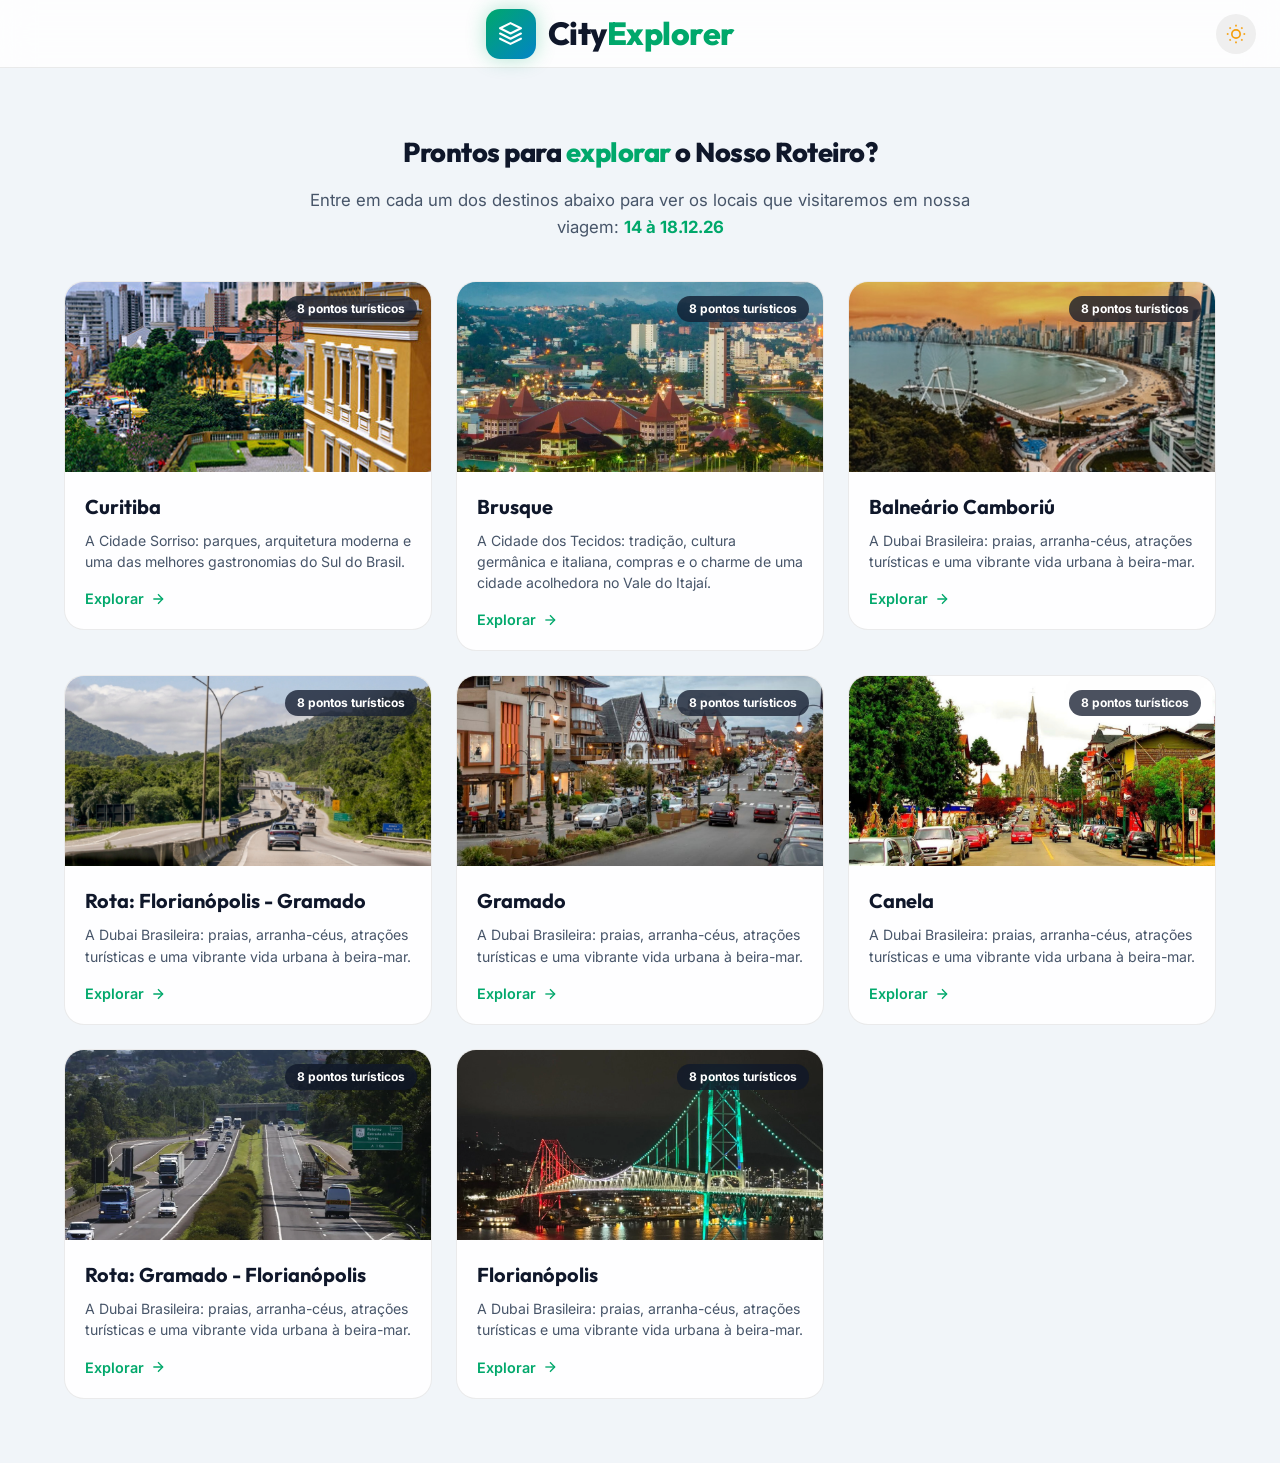
==== commit 22484e34: "Inserção de mais destinos." ====
--- a/index.html
+++ b/index.html
@@ -42,8 +42,9 @@
             <path d="M12 2L2 7l10 5 10-5-10-5zM2 17l10 5 10-5M2 12l10 5 10-5"/>
           </svg>
         </div>
-        <div class="brand-text">
+        <div class="brand-text-2">
           <h1>City<span>Explorer</span></h1>
+          <span class="tagline"></span>
         </div>
       </div>
 
@@ -208,7 +209,7 @@
 
         <a href="florianopolis/index.html" class="city-card">
           <div class="city-card-media">
-            <img src="imagens/florianopolis.jpeg" alt="florianopolis" loading="lazy" onerror="this.src='assets/imagens/florianopolis.jpg'">
+            <img src="imagens/florianopolis.png" alt="florianopolis" loading="lazy" onerror="this.src='assets/imagens/florianopolis.png'">
             <span class="city-card-badge">8 pontos turísticos</span>
           </div>
           <div class="city-card-content">
--- a/assets/styles.css
+++ b/assets/styles.css
@@ -270,6 +270,22 @@
   font-size: 0.72rem;
   color: var(--text-secondary);
   font-weight: 500;
+}
+
+
+.brand-text-2 h1 {
+  height: 25px;
+  font-family: var(--font-heading);
+  font-size: 2rem;
+  font-weight: 800;
+  letter-spacing: -0.5px;
+  color: var(--text-primary);
+  line-height: 1.1;
+  margin-bottom: 10px;
+}
+
+.brand-text-2 h1 span {
+  color: var(--accent-green);
 }
 
 
@@ -1025,7 +1041,7 @@
 .modal-hero img {
   width: 100%;
   height: 100%;
-  object-fit:cover;
+  object-fit: cover;
 }
 .modal-hero-overlay {
   position: absolute;
@@ -1034,7 +1050,7 @@
   display: flex;
   flex-direction: column;
   justify-content: flex-end;
-  padding: 20px 24px;
+  padding: 20px 40px;
 }
 
 .badge-category {
@@ -1225,6 +1241,12 @@
 
   }
 
+  .brand-text-2 h1 {
+  height: 20px;
+  font-size: 1.5rem;
+  margin: 2px 0px 8px;
+}
+
   .header-actions {
     gap: 6px;
   }
@@ -1331,6 +1353,8 @@
     height: 200px;
   }
 
+
+
   .modal-hero-overlay h2 {
     font-size: 1.3rem;
   }
@@ -1394,10 +1418,6 @@
     font-size: 1rem;
   }
 
-  .card-summary {
-    -webkit-line-clamp: 2;
-  }
-
   .card-footer {
     align-items: center;
     gap: 10px;
--- a/assets/home.css
+++ b/assets/home.css
@@ -50,7 +50,7 @@
 
 .hero h2 {
   font-family: var(--font-heading);
-  font-size: 2.2rem;
+  font-size: 1.7rem;
   font-weight: 800;
   letter-spacing: -0.5px;
   margin-bottom: 14px;
@@ -184,7 +184,7 @@
     padding: 40px 20px 28px;
   }
   .hero h2 {
-    font-size: 1.7rem;
+    font-size: 1.3rem;
   }
   .cities-section {
     padding: 0 16px 40px;
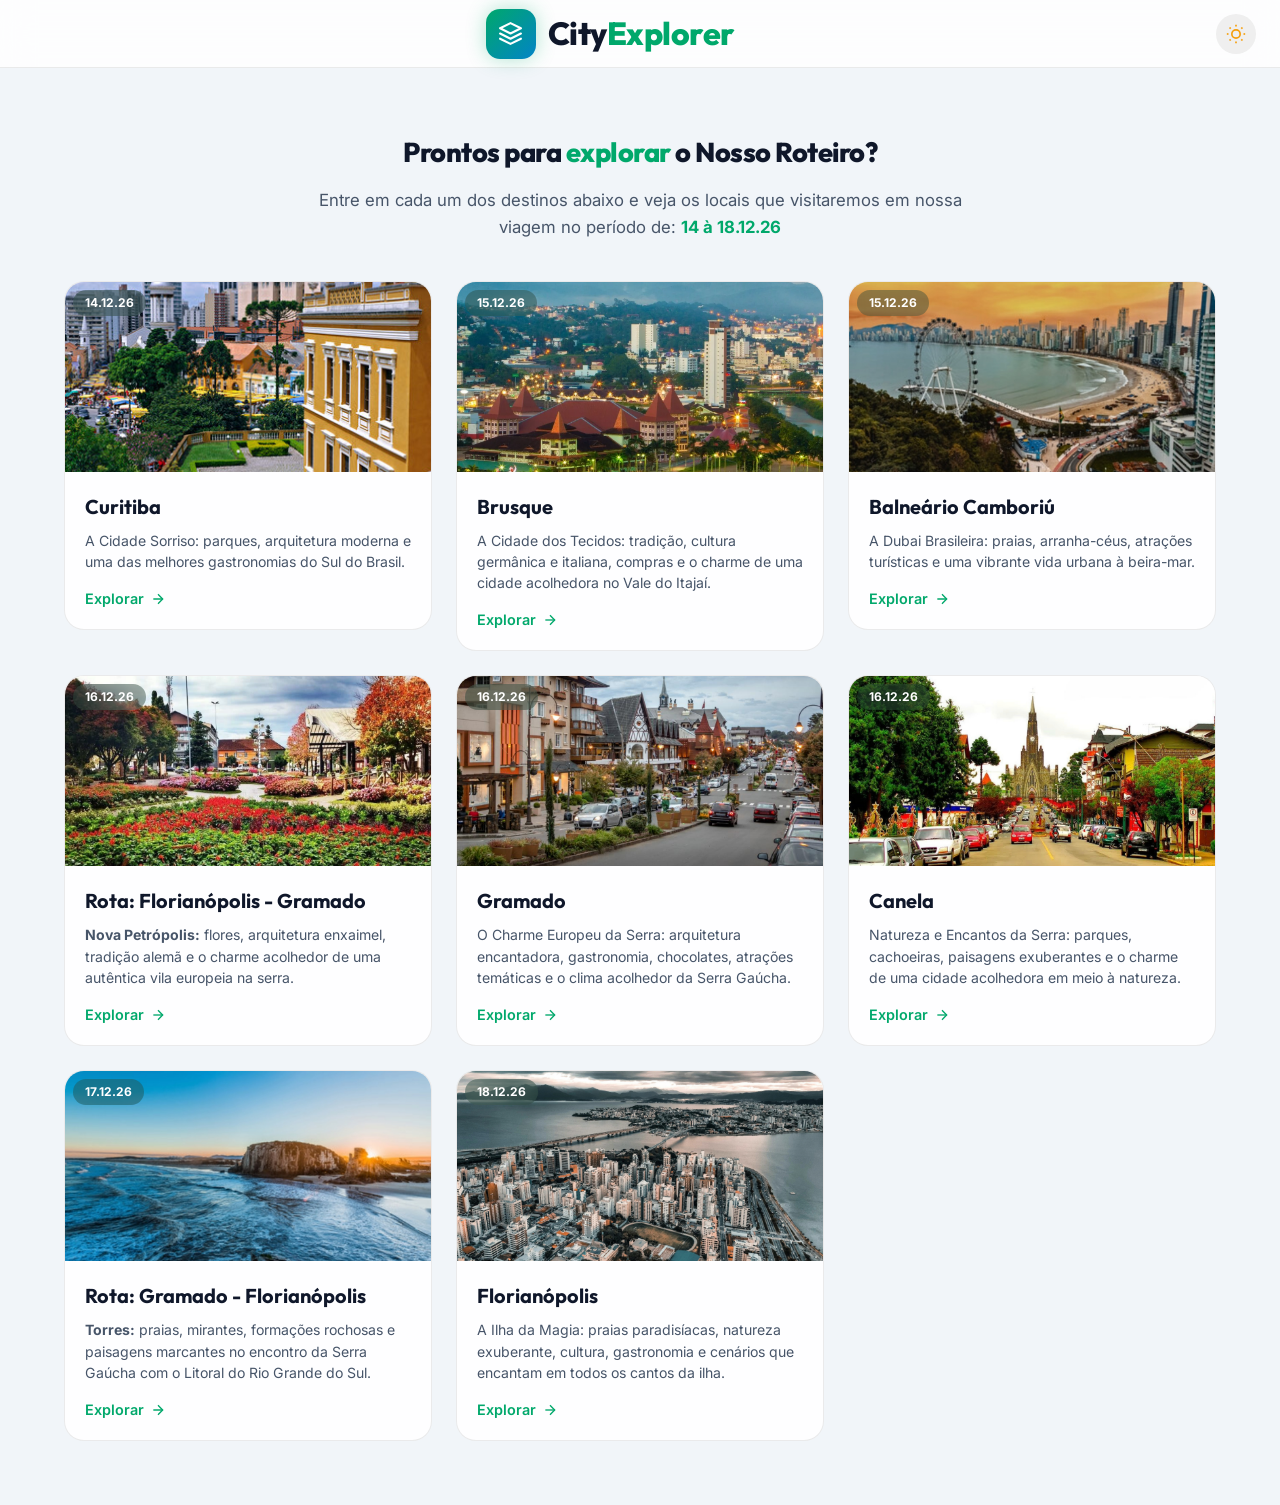
==== commit f9c1f03c: "Apenas inclusão de novos de pontos turísticos." ====
--- a/index.html
+++ b/index.html
@@ -31,10 +31,10 @@
   <link rel="stylesheet" href="assets/styles.css">
   <link rel="stylesheet" href="assets/home.css">
 </head>
+
 <body>
   <div id="app" class="app-container">
     <!-- Header -->
-
     <header class="app-header home-header">
       <div class="brand">
         <div class="brand-icon">
@@ -47,9 +47,6 @@
           <span class="tagline"></span>
         </div>
       </div>
-
-
-      
 
       <div class="header-actions">
         <button id="themeToggleBtn" class="btn btn-icon theme-toggle" title="Alternar Modo Escuro/Claro">
@@ -69,14 +66,12 @@
           </svg>
         </button>
       </div>
-
-
     </header>
 
     <!-- Hero -->
     <section class="hero">
       <h2>Prontos para <span>explorar</span> o Nosso Roteiro?</h2>
-      <p>Entre em cada um dos destinos abaixo para ver os locais que visitaremos em nossa viagem: <span>14 à 18.12.26</span></p>
+      <p>Entre em cada um dos destinos abaixo e veja os locais que visitaremos em nossa viagem no período de: <span>14 à 18.12.26</span></p>
     </section>
 
     <!-- City Cards -->
@@ -85,7 +80,7 @@
         <a href="curitiba/index.html" class="city-card">
           <div class="city-card-media">
             <img src="imagens/curitiba.jpg" alt="Curitiba" loading="lazy" onerror="this.src='assets/imagens/curitiba.jpg'">
-            <span class="city-card-badge">8 pontos turísticos</span>
+            <span class="city-card-badge">14.12.26</span>
           </div>
           <div class="city-card-content">
             <h3 class="city-card-title">Curitiba</h3>
@@ -103,7 +98,7 @@
         <a href="brusque/index.html" class="city-card">
           <div class="city-card-media">
             <img src="imagens/brusque.png" alt="Brusque" loading="lazy" onerror="this.src='assets/imagens/brusque.png'">
-            <span class="city-card-badge">8 pontos turísticos</span>
+            <span class="city-card-badge">15.12.26</span>
           </div>
           <div class="city-card-content">
             <h3 class="city-card-title">Brusque</h3>
@@ -121,7 +116,7 @@
         <a href="balneario_camboriu/index.html" class="city-card">
           <div class="city-card-media">
             <img src="imagens/balneario.jpg" alt="Balneário Camboriú" loading="lazy" onerror="this.src='assets/imagens/balneario.jpg'">
-            <span class="city-card-badge">8 pontos turísticos</span>
+            <span class="city-card-badge">15.12.26</span>
           </div>
           <div class="city-card-content">
             <h3 class="city-card-title">Balneário Camboriú</h3>
@@ -138,65 +133,66 @@
 
         <a href="trajeto_ida/index.html" class="city-card">
           <div class="city-card-media">
-            <img src="imagens/ida.jpg" alt="Trajeto: Florianópolis - Gramado" loading="lazy" onerror="this.src='assets/imagens/ida.jpg'">
-            <span class="city-card-badge">8 pontos turísticos</span>
+            <img src="imagens/ida.jpg" alt="Trajeto: Florianópolis - Gramado" loading="lazy" onerror="this.src='assets/imagens/ida.png'">
+            <span class="city-card-badge">16.12.26</span>
           </div>
           <div class="city-card-content">
             <h3 class="city-card-title">Rota: Florianópolis - Gramado</h3>
-            <p class="city-card-tagline">A Dubai Brasileira: praias, arranha-céus, atrações turísticas e uma vibrante vida urbana à beira-mar.</p>
-            <span class="city-card-cta">
-              Explorar
-              <svg xmlns="http://www.w3.org/2000/svg" viewBox="0 0 24 24" fill="none" stroke="currentColor" stroke-width="2">
-                <line x1="5" y1="12" x2="19" y2="12"></line>
-                <polyline points="12 5 19 12 12 19"></polyline>
-              </svg>
-            </span>
-          </div>
-        </a>
+            <p class="city-card-tagline"><strong>Nova Petrópolis:</strong> flores, arquitetura enxaimel, tradição alemã e o charme acolhedor de uma autêntica vila europeia na serra. </p>
+            <span class="city-card-cta">
+              Explorar
+              <svg xmlns="http://www.w3.org/2000/svg" viewBox="0 0 24 24" fill="none" stroke="currentColor" stroke-width="2">
+                <line x1="5" y1="12" x2="19" y2="12"></line>
+                <polyline points="12 5 19 12 12 19"></polyline>
+              </svg>
+            </span>
+          </div>
+        </a>
+
         <a href="balneario_camboriu/index.html" class="city-card">
           <div class="city-card-media">
             <img src="imagens/gramado.jpeg" alt="Gramado" loading="lazy" onerror="this.src='assets/imagens/gramado.jpeg'">
-            <span class="city-card-badge">8 pontos turísticos</span>
+            <span class="city-card-badge">16.12.26</span>
           </div>
           <div class="city-card-content">
             <h3 class="city-card-title">Gramado</h3>
-            <p class="city-card-tagline">A Dubai Brasileira: praias, arranha-céus, atrações turísticas e uma vibrante vida urbana à beira-mar.</p>
-            <span class="city-card-cta">
-              Explorar
-              <svg xmlns="http://www.w3.org/2000/svg" viewBox="0 0 24 24" fill="none" stroke="currentColor" stroke-width="2">
-                <line x1="5" y1="12" x2="19" y2="12"></line>
-                <polyline points="12 5 19 12 12 19"></polyline>
-              </svg>
-            </span>
-          </div>
-        </a>
+            <p class="city-card-tagline">O Charme Europeu da Serra: arquitetura encantadora, gastronomia, chocolates, atrações temáticas e o clima acolhedor da Serra Gaúcha.</p>
+            <span class="city-card-cta">
+              Explorar
+              <svg xmlns="http://www.w3.org/2000/svg" viewBox="0 0 24 24" fill="none" stroke="currentColor" stroke-width="2">
+                <line x1="5" y1="12" x2="19" y2="12"></line>
+                <polyline points="12 5 19 12 12 19"></polyline>
+              </svg>
+            </span>
+          </div>
+        </a>
+
         <a href="canela/index.html" class="city-card">
           <div class="city-card-media">
             <img src="imagens/canela.jpg" alt="Canela" loading="lazy" onerror="this.src='assets/imagens/canela.jpg'">
-            <span class="city-card-badge">8 pontos turísticos</span>
+            <span class="city-card-badge">16.12.26</span>
           </div>
           <div class="city-card-content">
             <h3 class="city-card-title">Canela</h3>
-            <p class="city-card-tagline">A Dubai Brasileira: praias, arranha-céus, atrações turísticas e uma vibrante vida urbana à beira-mar.</p>
-            <span class="city-card-cta">
-              Explorar
-              <svg xmlns="http://www.w3.org/2000/svg" viewBox="0 0 24 24" fill="none" stroke="currentColor" stroke-width="2">
-                <line x1="5" y1="12" x2="19" y2="12"></line>
-                <polyline points="12 5 19 12 12 19"></polyline>
-              </svg>
-            </span>
-          </div>
-        </a>
-
+            <p class="city-card-tagline">Natureza e Encantos da Serra: parques, cachoeiras, paisagens exuberantes e o charme de uma cidade acolhedora em meio à natureza.</p>
+            <span class="city-card-cta">
+              Explorar
+              <svg xmlns="http://www.w3.org/2000/svg" viewBox="0 0 24 24" fill="none" stroke="currentColor" stroke-width="2">
+                <line x1="5" y1="12" x2="19" y2="12"></line>
+                <polyline points="12 5 19 12 12 19"></polyline>
+              </svg>
+            </span>
+          </div>
+        </a>
 
         <a href="trajeto_volta/index.html" class="city-card">
           <div class="city-card-media">
-            <img src="imagens/volta.jpg" alt="Trajeto: Gramado - Florianópolis" loading="lazy" onerror="this.src='assets/imagens/volta.png'">
-            <span class="city-card-badge">8 pontos turísticos</span>
+            <img src="imagens/volta.jpg" alt="Trajeto: Gramado - Florianópolis" loading="lazy" onerror="this.src='assets/imagens/volta.jpg'">
+            <span class="city-card-badge">17.12.26</span>
           </div>
           <div class="city-card-content">
             <h3 class="city-card-title">Rota: Gramado - Florianópolis</h3>
-            <p class="city-card-tagline">A Dubai Brasileira: praias, arranha-céus, atrações turísticas e uma vibrante vida urbana à beira-mar.</p>
+            <p class="city-card-tagline"><strong>Torres:</strong> praias, mirantes, formações rochosas e paisagens marcantes no encontro da Serra Gaúcha com o Litoral do Rio Grande do Sul.</p>
             <span class="city-card-cta">
               Explorar
               <svg xmlns="http://www.w3.org/2000/svg" viewBox="0 0 24 24" fill="none" stroke="currentColor" stroke-width="2">
@@ -209,23 +205,21 @@
 
         <a href="florianopolis/index.html" class="city-card">
           <div class="city-card-media">
-            <img src="imagens/florianopolis.png" alt="florianopolis" loading="lazy" onerror="this.src='assets/imagens/florianopolis.png'">
-            <span class="city-card-badge">8 pontos turísticos</span>
+            <img src="imagens/florianopolis.png" alt="florianopolis" loading="lazy" onerror="this.src='assets/imagens/florianopolis.jpg'">
+            <span class="city-card-badge">18.12.26</span>
           </div>
           <div class="city-card-content">
             <h3 class="city-card-title">Florianópolis</h3>
-            <p class="city-card-tagline">A Dubai Brasileira: praias, arranha-céus, atrações turísticas e uma vibrante vida urbana à beira-mar.</p>
-            <span class="city-card-cta">
-              Explorar
-              <svg xmlns="http://www.w3.org/2000/svg" viewBox="0 0 24 24" fill="none" stroke="currentColor" stroke-width="2">
-                <line x1="5" y1="12" x2="19" y2="12"></line>
-                <polyline points="12 5 19 12 12 19"></polyline>
-              </svg>
-            </span>
-          </div>
-        </a>
-
-
+            <p class="city-card-tagline">A Ilha da Magia: praias paradisíacas, natureza exuberante, cultura, gastronomia e cenários que encantam em todos os cantos da ilha.</p>
+            <span class="city-card-cta">
+              Explorar
+              <svg xmlns="http://www.w3.org/2000/svg" viewBox="0 0 24 24" fill="none" stroke="currentColor" stroke-width="2">
+                <line x1="5" y1="12" x2="19" y2="12"></line>
+                <polyline points="12 5 19 12 12 19"></polyline>
+              </svg>
+            </span>
+          </div>
+        </a>
       </div>
     </section>
   </div>
--- a/assets/styles.css
+++ b/assets/styles.css
@@ -14,7 +14,7 @@
 
   /* Category Palette */
   --cat-nature: #10b981;
-  --cat-culture: #8b5cf6;
+  --cat-landmark: #8b5cf6;
   --cat-view: #f59e0b;
   --cat-food: #ef4444;
   --cat-shop: #06b6d4;
@@ -706,7 +706,7 @@
 }
 .all-dot { background: #94a3b8; }
 .nature-dot { background: var(--cat-nature); }
-.culture-dot { background: var(--cat-culture); }
+.landmark-dot { background: var(--cat-landmark); }
 .view-dot { background: var(--cat-view); }
 .food-dot { background: var(--cat-food); }
 .shop-dot { background: var(--cat-shop); }
@@ -853,11 +853,11 @@
 }
 
 .card-badge-category.nature { background: rgba(16, 185, 129, 0.9); }
-.card-badge-category.culture { background: rgba(139, 92, 246, 0.9); }
+.card-badge-category.landmark { background: rgba(139, 92, 246, 0.9); }
 .card-badge-category.view { background: rgba(245, 158, 11, 0.9); }
 .card-badge-category.food { background: rgba(239, 68, 68, 0.9); }
 .card-badge-category.shop { background: rgba(6, 182, 212, 0.9); }
-.card-badge-category.fun { background: rgba(236, 72, 153, 0.9); }
+.card-badge-category.fun { background:  rgba(236, 72, 153, 0.9);}
 .card-badge-category.holiday { background: transparent; }
 
 .card-content {
@@ -1353,8 +1353,6 @@
     height: 200px;
   }
 
-
-
   .modal-hero-overlay h2 {
     font-size: 1.3rem;
   }
--- a/assets/home.css
+++ b/assets/home.css
@@ -121,9 +121,9 @@
 
 .city-card-badge {
   position: absolute;
-  top: 14px;
-  right: 14px;
-  background: rgba(15, 23, 42, 0.75);
+  top: 8px;
+  left: 8px;
+  background: rgba(39, 70, 59, 0.4);
   backdrop-filter: var(--glass-blur);
   color: #ffffff;
   font-size: 0.75rem;
